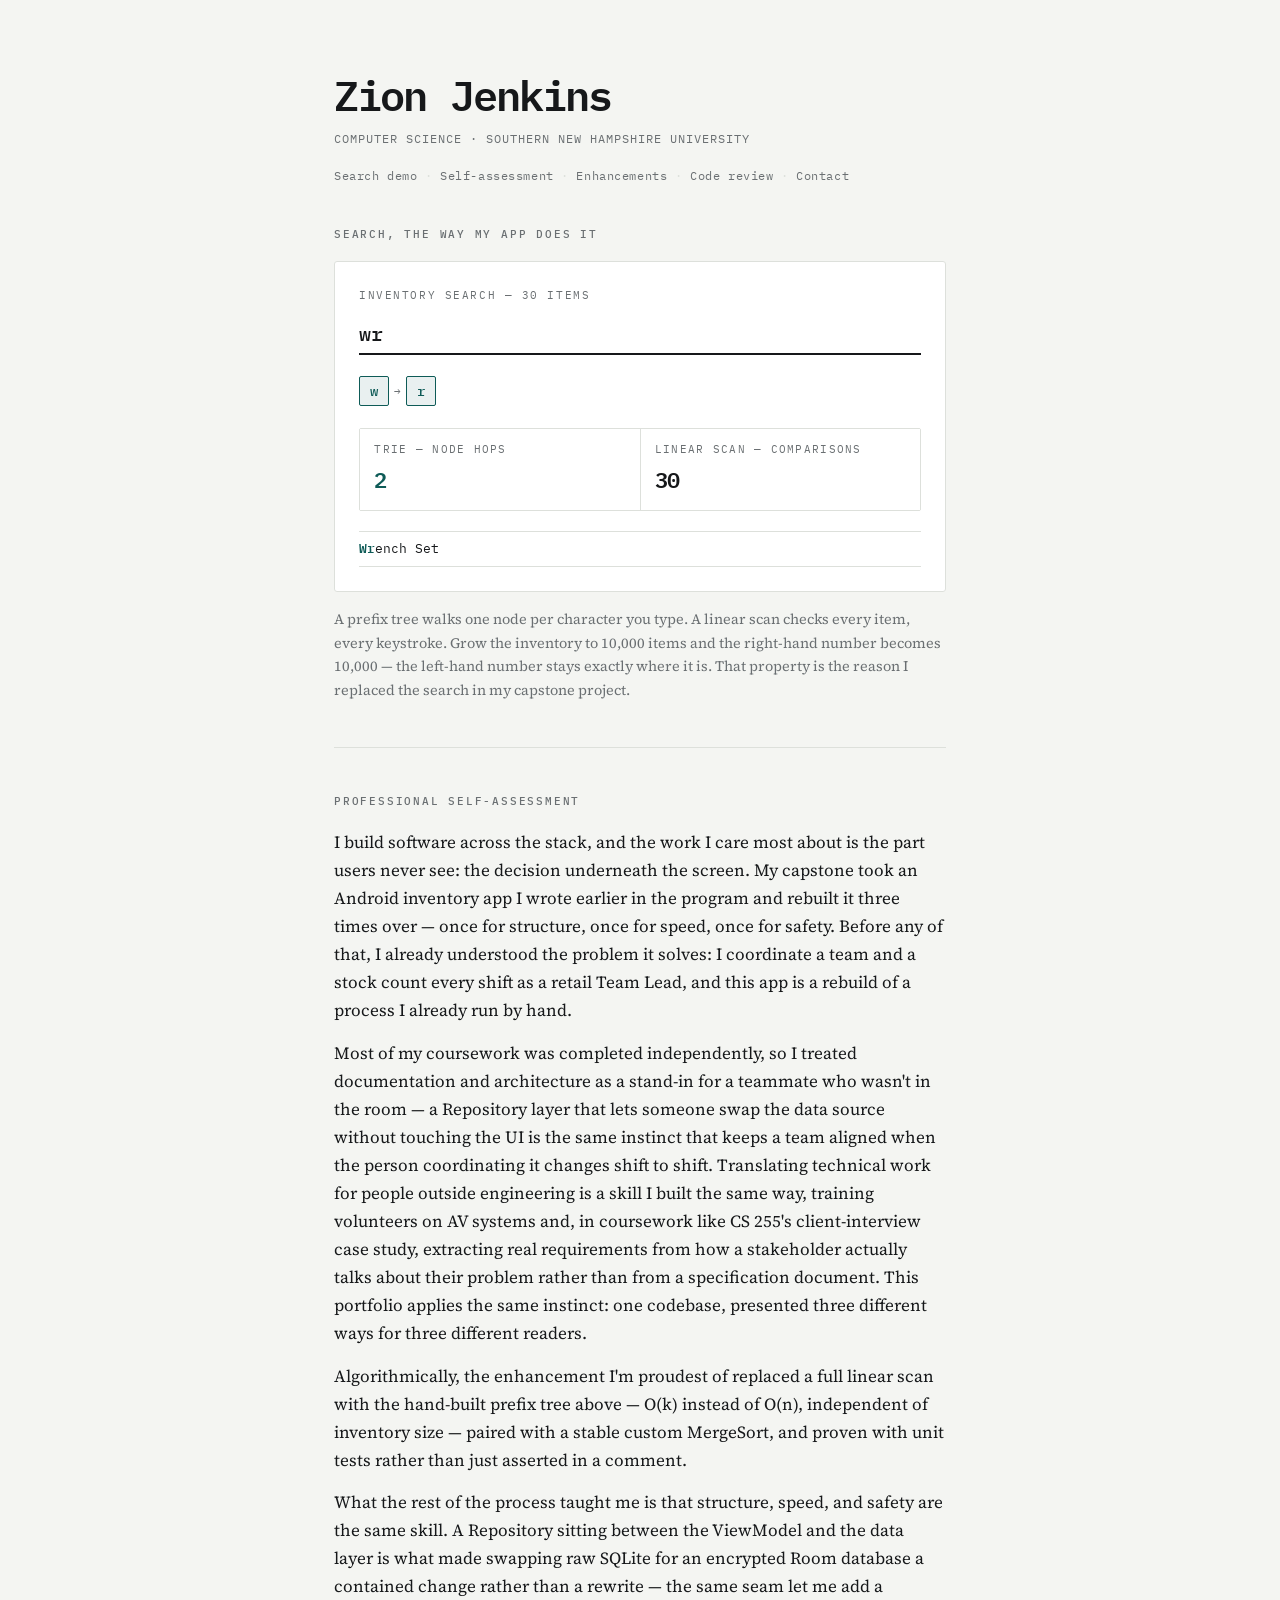
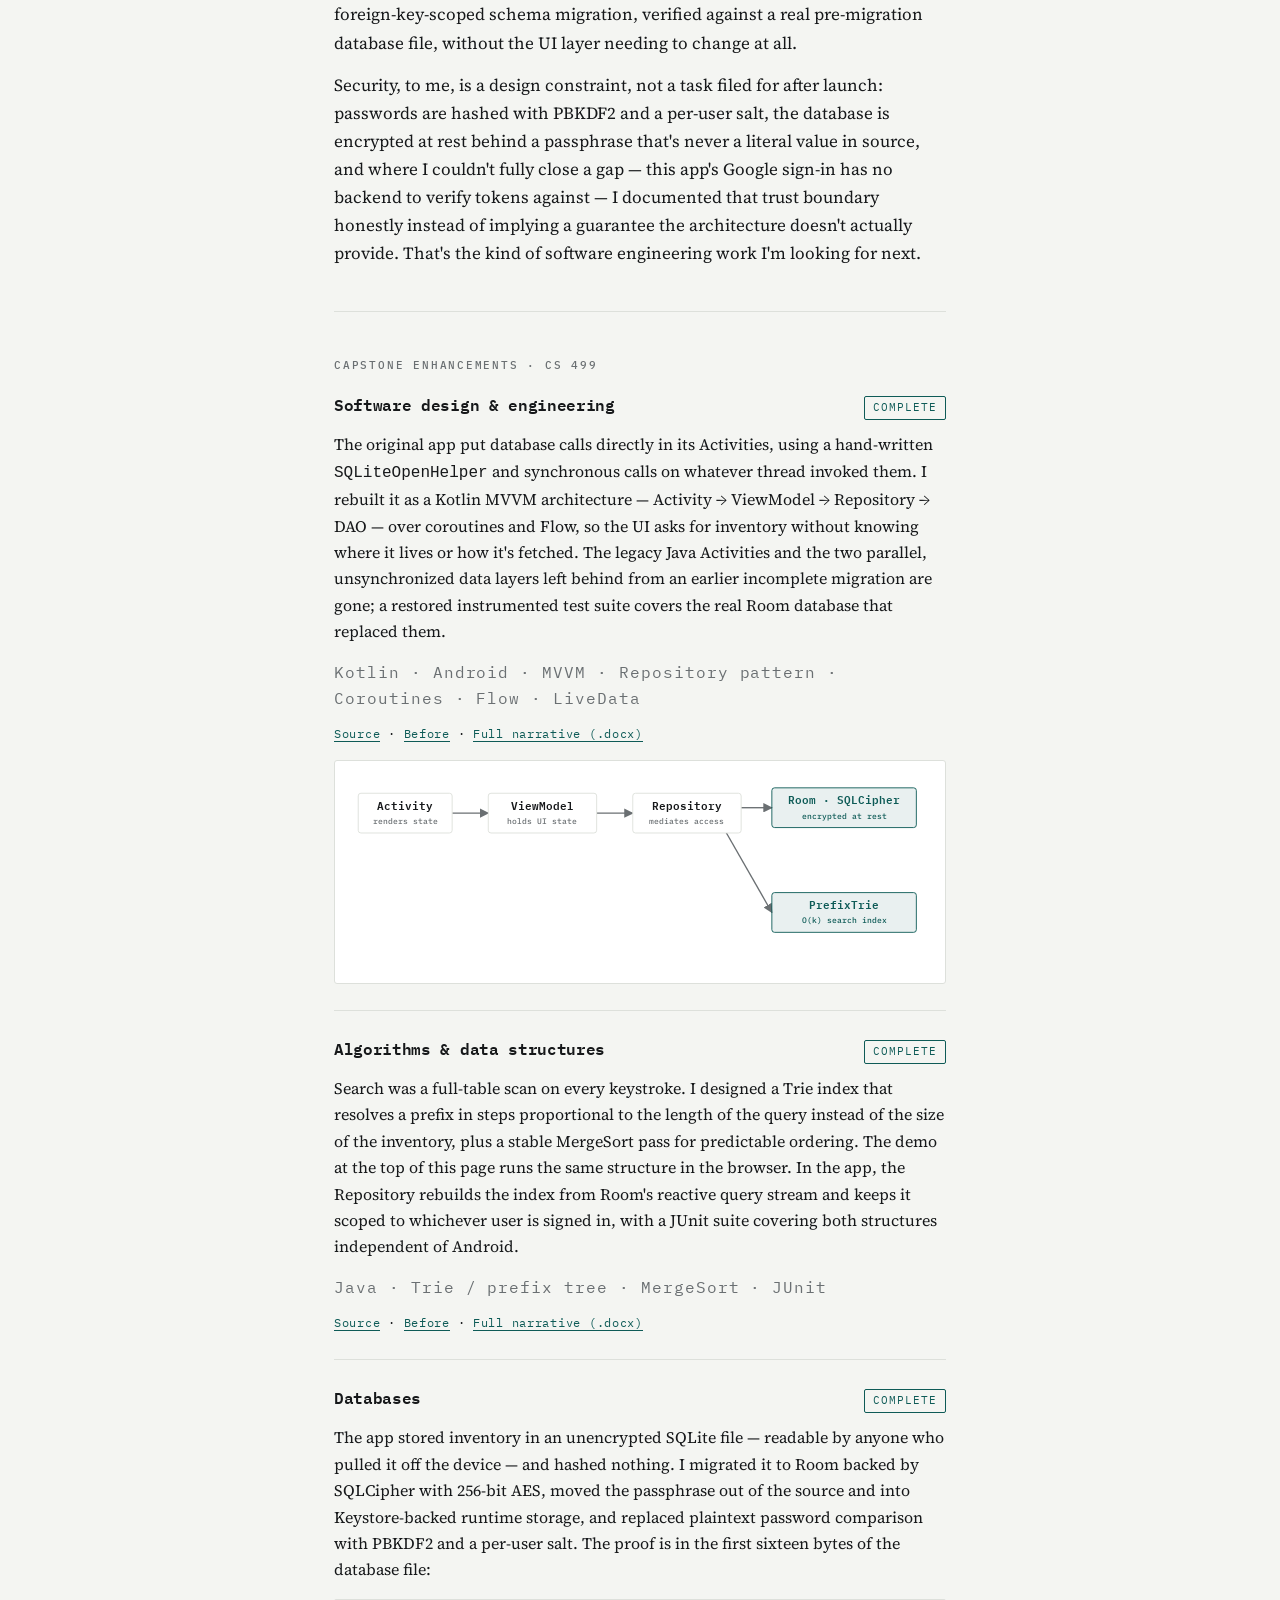
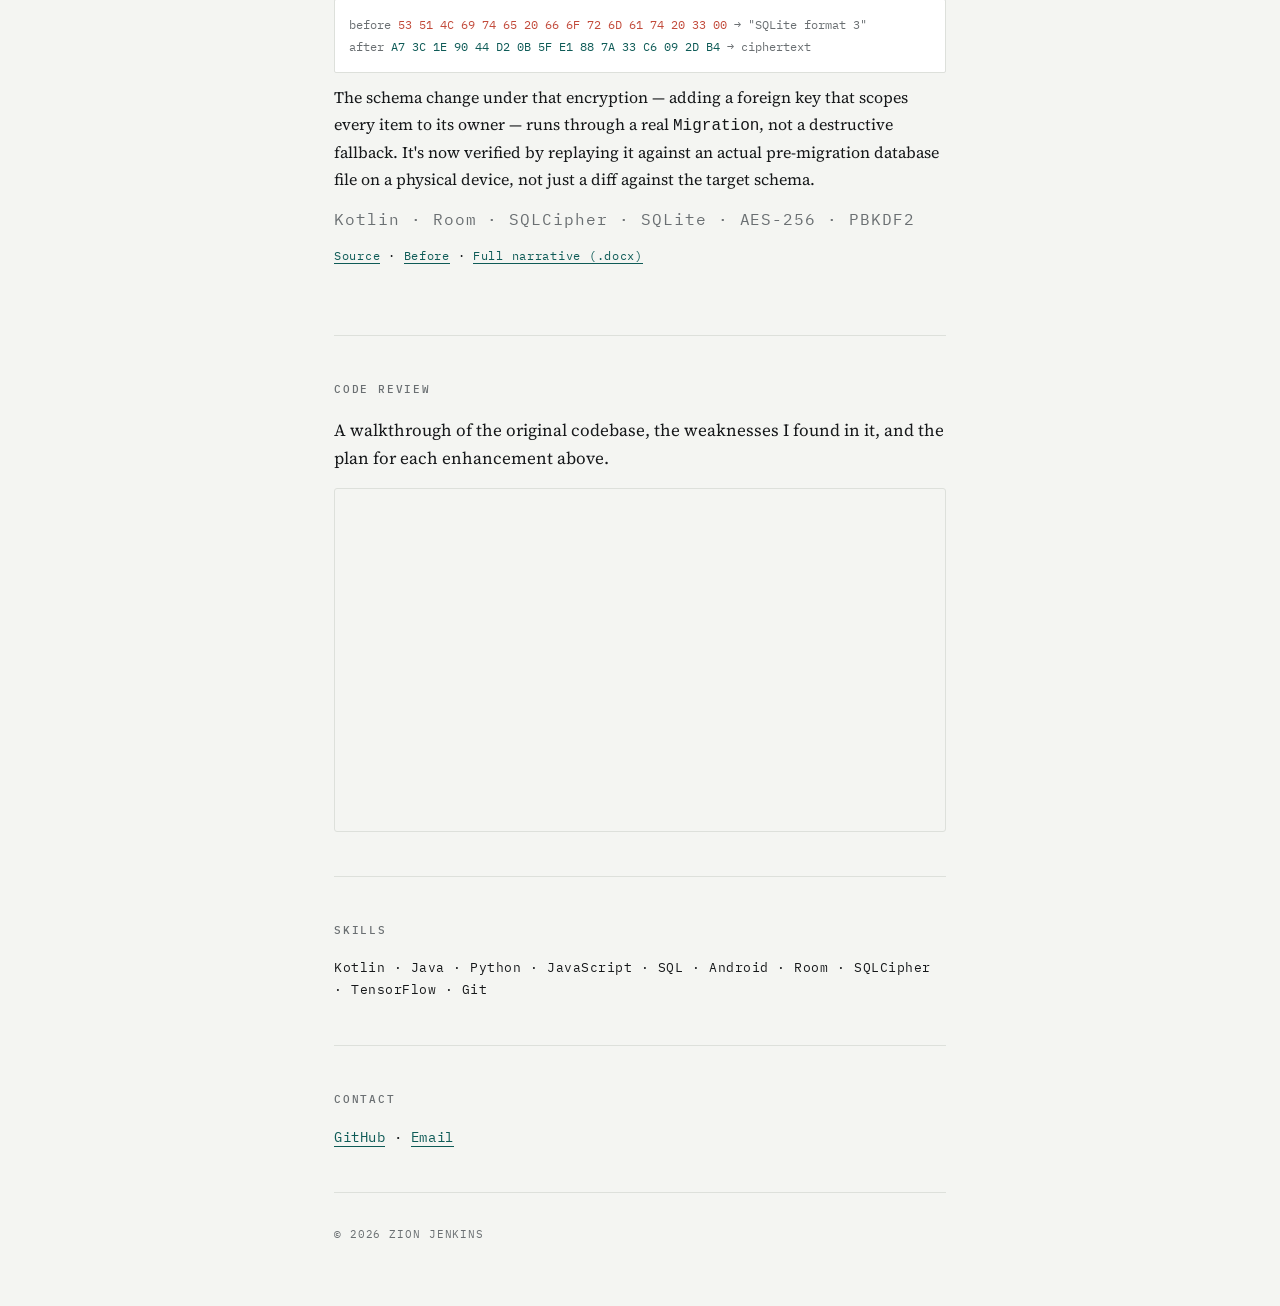
==== index.html @ b18edf11 "Embed code review video, link full narratives, fix missing Databases Before link" ====
<!DOCTYPE html>
<html lang="en">
<head>
<meta charset="UTF-8">
<meta name="viewport" content="width=device-width, initial-scale=1.0">
<title>Zion Jenkins — Computer Science ePortfolio</title>
<meta name="description" content="CS 499 capstone ePortfolio: an Android inventory app enhanced across software design, algorithms, and database security.">

<link rel="preconnect" href="https://fonts.googleapis.com">
<link rel="preconnect" href="https://fonts.gstatic.com" crossorigin>
<link href="https://fonts.googleapis.com/css2?family=IBM+Plex+Mono:wght@400;500;600&family=Source+Serif+4:opsz,wght@8..60,400;8..60,600&display=swap" rel="stylesheet">

<style>

:root {
  --paper:       #F4F5F2;
  --raised:      #FFFFFF;
  --ink:         #16181A;
  --muted:       #6A6F72;
  --rule:        #DDE0DB;
  --accent:      #0E5B57;
  --accent-soft: rgba(14, 91, 87, 0.09);

  --mono: 'IBM Plex Mono', ui-monospace, 'Courier New', monospace;
  --body: 'Source Serif 4', Georgia, 'Times New Roman', serif;

  --measure: 660px;
}

* { margin: 0; padding: 0; box-sizing: border-box; }

body {
  font-family: var(--body);
  font-size: 1.0625rem;
  line-height: 1.65;
  color: var(--ink);
  background: var(--paper);
  -webkit-font-smoothing: antialiased;
}

.wrap {
  max-width: var(--measure);
  margin: 0 auto;
  padding: 0 1.5rem;
}

a { color: var(--accent); }

:focus-visible {
  outline: 2px solid var(--accent);
  outline-offset: 3px;
}

/* ---------- Page-load sequence ---------- */
@keyframes rise {
  from { opacity: 0; transform: translateY(12px); }
  to   { opacity: 1; transform: translateY(0); }
}
.seq { animation: rise 0.55s ease both; }
.seq-1 { animation-delay: 0.00s; }
.seq-2 { animation-delay: 0.12s; }
.seq-3 { animation-delay: 0.24s; }

@media (prefers-reduced-motion: reduce) {
  *, *::before, *::after {
    animation: none !important;
    transition: none !important;
  }
}

/* ---------- Masthead ---------- */
.masthead {
  padding: 4.5rem 0 2.5rem;
}

.name {
  font-family: var(--mono);
  font-weight: 600;
  font-size: clamp(1.75rem, 6vw, 2.6rem);
  letter-spacing: -0.045em;
  line-height: 1.1;
}

.standfirst {
  font-family: var(--mono);
  font-size: 0.78rem;
  letter-spacing: 0.08em;
  color: var(--muted);
  margin-top: 0.65rem;
}

.jumprow {
  font-family: var(--mono);
  font-size: 0.72rem;
  letter-spacing: 0.05em;
  color: var(--rule);
  margin-top: 1.1rem;
}
.jumprow a { color: var(--muted); text-decoration: none; }
.jumprow a:hover { color: var(--accent); }

/* ---------- Section scaffolding ---------- */
.band {
  border-top: 1px solid var(--rule);
  padding: 2.75rem 0;
}

.eyebrow {
  display: block;
  font-family: var(--mono);
  font-size: 0.7rem;
  font-weight: 500;
  letter-spacing: 0.16em;
  text-transform: uppercase;
  color: var(--muted);
  margin-bottom: 1.1rem;
}

.band p + p { margin-top: 0.9rem; }

/*
   SIGNATURE: live Trie search
 */
.trie {
  background: var(--raised);
  border: 1px solid var(--rule);
  border-radius: 3px;
  padding: 1.5rem;
}

.trie-label {
  display: block;
  font-family: var(--mono);
  font-size: 0.7rem;
  letter-spacing: 0.14em;
  text-transform: uppercase;
  color: var(--muted);
  margin-bottom: 0.6rem;
}

.trie-input {
  width: 100%;
  font-family: var(--mono);
  font-size: 1.25rem;
  font-weight: 500;
  letter-spacing: -0.02em;
  color: var(--ink);
  background: transparent;
  border: none;
  border-bottom: 2px solid var(--ink);
  padding: 0.35rem 0;
}
.trie-input::placeholder { color: #B9BEC0; }
.trie-input:focus { outline: none; border-bottom-color: var(--accent); }

/* The walk: one node per character typed */
.walk {
  display: flex;
  flex-wrap: wrap;
  align-items: center;
  gap: 0.3rem;
  margin-top: 1.25rem;
  min-height: 2.1rem;
}

@keyframes pop {
  from { opacity: 0; transform: scale(0.82); }
  to   { opacity: 1; transform: scale(1); }
}

.node {
  font-family: var(--mono);
  font-size: 0.85rem;
  font-weight: 500;
  width: 1.9rem;
  height: 1.9rem;
  display: grid;
  place-items: center;
  border: 1px solid var(--accent);
  color: var(--accent);
  background: var(--accent-soft);
  border-radius: 2px;
  animation: pop 0.18s ease both;
}
.node.dead {
  border-color: #C24A3A;
  color: #C24A3A;
  background: rgba(194, 74, 58, 0.08);
}
.arrow { color: var(--muted); font-family: var(--mono); font-size: 0.7rem; }

.walk-hint {
  font-family: var(--mono);
  font-size: 0.75rem;
  color: var(--muted);
}

/* The cost comparison — the actual argument the demo makes */
.cost {
  display: grid;
  grid-template-columns: 1fr 1fr;
  gap: 1px;
  background: var(--rule);
  border: 1px solid var(--rule);
  border-radius: 2px;
  margin-top: 1.25rem;
}
.cost div {
  background: var(--raised);
  padding: 0.75rem 0.9rem;
}
.cost dt {
  font-family: var(--mono);
  font-size: 0.66rem;
  letter-spacing: 0.12em;
  text-transform: uppercase;
  color: var(--muted);
}
.cost dd {
  font-family: var(--mono);
  font-size: 1.35rem;
  font-weight: 600;
  letter-spacing: -0.03em;
  margin-top: 0.2rem;
}
.cost .win dd { color: var(--accent); }

.hits {
  list-style: none;
  margin-top: 1.25rem;
  border-top: 1px solid var(--rule);
}
.hits li {
  font-family: var(--mono);
  font-size: 0.82rem;
  padding: 0.4rem 0;
  border-bottom: 1px solid var(--rule);
}
.hits li b { color: var(--accent); font-weight: 600; }
.hits li.empty { color: var(--muted); border-bottom: none; }

.caption {
  font-size: 0.9rem;
  color: var(--muted);
  margin-top: 1rem;
}

/* ---------- Enhancement entries ---------- */
.entry {
  padding: 1.6rem 0;
  border-top: 1px solid var(--rule);
}
.entry:first-of-type { border-top: none; padding-top: 0; }

.entry-head {
  display: flex;
  flex-wrap: wrap;
  align-items: baseline;
  justify-content: space-between;
  gap: 0.5rem;
}

.entry-title {
  font-family: var(--mono);
  font-size: 1rem;
  font-weight: 600;
  letter-spacing: -0.02em;
}

/* Status is honest reporting, so it gets its own vocabulary */
.status {
  font-family: var(--mono);
  font-size: 0.66rem;
  letter-spacing: 0.1em;
  text-transform: uppercase;
  padding: 0.15rem 0.5rem;
  border: 1px solid var(--rule);
  border-radius: 2px;
  color: var(--muted);
  white-space: nowrap;
}
.status.done { color: var(--accent); border-color: var(--accent); }

.entry p { margin-top: 0.7rem; font-size: 1rem; }

.stack {
  font-family: var(--mono);
  font-size: 0.72rem;
  letter-spacing: 0.06em;
  color: var(--muted);
  margin-top: 0.8rem;
}

.entry-links {
  font-family: var(--mono);
  font-size: 0.75rem;
  letter-spacing: 0.06em;
  margin-top: 0.8rem;
}
.entry-links a { text-decoration: none; border-bottom: 1px solid var(--accent); }
.entry-links a:hover { background: var(--accent-soft); }

/* Encrypted-bytes proof inside the database entry */
.bytes {
  font-family: var(--mono);
  font-size: 0.72rem;
  line-height: 1.9;
  background: var(--raised);
  border: 1px solid var(--rule);
  border-radius: 2px;
  padding: 0.9rem;
  margin-top: 1rem;
  overflow-x: auto;
  white-space: nowrap;
}
.bytes span { color: var(--muted); }
.bytes .plain { color: #C24A3A; }
.bytes .cipher { color: var(--accent); }

/* ---------- Architecture diagram ---------- */
.diagram {
  background: var(--raised);
  border: 1px solid var(--rule);
  border-radius: 3px;
  padding: 1rem;
  margin-top: 1rem;
}
.diagram svg { display: block; width: 100%; height: auto; }

/* ---------- Media slots ---------- */
.slot {
  aspect-ratio: 16 / 9;
  display: grid;
  place-items: center;
  font-family: var(--mono);
  font-size: 0.75rem;
  color: var(--muted);
  background: var(--raised);
  border: 1px dashed var(--rule);
  border-radius: 3px;
  margin-top: 1rem;
}

.video {
  display: block;
  width: 100%;
  aspect-ratio: 16 / 9;
  border: 1px solid var(--rule);
  border-radius: 3px;
  margin-top: 1rem;
}

/* ---------- Skills ---------- */
.skills {
  font-family: var(--mono);
  font-size: 0.82rem;
  letter-spacing: 0.04em;
  color: var(--ink);
}

/* ---------- Contact / footer ---------- */
.contact-links {
  font-family: var(--mono);
  font-size: 0.85rem;
  letter-spacing: 0.04em;
}
.contact-links a { text-decoration: none; border-bottom: 1px solid var(--accent); }

.colophon {
  border-top: 1px solid var(--rule);
  padding: 2rem 0 4rem;
  font-family: var(--mono);
  font-size: 0.7rem;
  letter-spacing: 0.08em;
  color: var(--muted);
}

@media (max-width: 520px) {
  .cost { grid-template-columns: 1fr; }
  .trie { padding: 1.1rem; }
}
</style>
</head>
<body>

<div class="wrap">

  <!-- ============ MASTHEAD ============ -->
  <header class="masthead seq seq-1">
    <h1 class="name">Zion Jenkins</h1>
    <p class="standfirst">COMPUTER SCIENCE · SOUTHERN NEW HAMPSHIRE UNIVERSITY</p>
    <nav class="jumprow" aria-label="Section navigation">
      <a href="#search-demo">Search demo</a> ·
      <a href="#self-assessment">Self-assessment</a> ·
      <a href="#enhancements">Enhancements</a> ·
      <a href="#code-review">Code review</a> ·
      <a href="#contact">Contact</a>
    </nav>
  </header>

  <!-- ============ SIGNATURE: TRIE DEMO ============ -->
  <section id="search-demo" class="band seq seq-2" style="border-top:none; padding-top:0;">
    <span class="eyebrow">Search, the way my app does it</span>

    <div class="trie">
      <label class="trie-label" for="q">Inventory search — 30 items</label>
      <input class="trie-input" id="q" type="text" placeholder="type a prefix…"
             autocomplete="off" spellcheck="false" value="wr">

      <!-- The tree walk, drawn as you type -->
      <div class="walk" id="walk" aria-hidden="true"></div>

      <!-- The comparison this whole demo exists to make -->
      <dl class="cost">
        <div class="win">
          <dt>Trie — node hops</dt>
          <dd id="trieCost">2</dd>
        </div>
        <div>
          <dt>Linear scan — comparisons</dt>
          <dd id="scanCost">30</dd>
        </div>
      </dl>

      <ul class="hits" id="hits" aria-live="polite"></ul>
    </div>

    <p class="caption">
      A prefix tree walks one node per character you type. A linear scan
      checks every item, every keystroke. Grow the inventory to 10,000 items
      and the right-hand number becomes 10,000 — the left-hand number stays
      exactly where it is. That property is the reason I replaced the search
      in my capstone project.
    </p>
  </section>

  <!-- ============ SELF-ASSESSMENT ============ -->
  <section id="self-assessment" class="band seq seq-3">
    <span class="eyebrow">Professional self-assessment</span>
    <p>
      I build software across the stack, and the work I care most about is the
      part users never see: the decision underneath the screen. My capstone took
      an Android inventory app I wrote earlier in the program and rebuilt it
      three times over — once for structure, once for speed, once for safety.
      Before any of that, I already understood the problem it solves: I
      coordinate a team and a stock count every shift as a retail Team Lead, and
      this app is a rebuild of a process I already run by hand.
    </p>
    <p>
      Most of my coursework was completed independently, so I treated
      documentation and architecture as a stand-in for a teammate who wasn't in
      the room — a Repository layer that lets someone swap the data source
      without touching the UI is the same instinct that keeps a team aligned
      when the person coordinating it changes shift to shift. Translating
      technical work for people outside engineering is a skill I built the same
      way, training volunteers on AV systems and, in coursework like CS 255's
      client-interview case study, extracting real requirements from how a
      stakeholder actually talks about their problem rather than from a
      specification document. This portfolio applies the same instinct: one
      codebase, presented three different ways for three different readers.
    </p>
    <p>
      Algorithmically, the enhancement I'm proudest of replaced a full linear
      scan with the hand-built prefix tree above — O(k) instead of O(n),
      independent of inventory size — paired with a stable custom MergeSort, and
      proven with unit tests rather than just asserted in a comment.
    </p>
    <p>
      What the rest of the process taught me is that structure, speed, and
      safety are the same skill. A Repository sitting between the ViewModel and
      the data layer is what made swapping raw SQLite for an encrypted Room
      database a contained change rather than a rewrite — the same seam let me
      add a foreign-key-scoped schema migration, verified against a real
      pre-migration database file, without the UI layer needing to change at
      all.
    </p>
    <p>
      Security, to me, is a design constraint, not a task filed for after
      launch: passwords are hashed with PBKDF2 and a per-user salt, the database
      is encrypted at rest behind a passphrase that's never a literal value in
      source, and where I couldn't fully close a gap — this app's Google
      sign-in has no backend to verify tokens against — I documented that trust
      boundary honestly instead of implying a guarantee the architecture doesn't
      actually provide. That's the kind of software engineering work I'm looking
      for next.
    </p>
  </section>

  <!-- ============ ENHANCEMENTS ============
       Three parallel categories, not a sequence — so no 01/02/03.
       Each entry: what it was, what I did, what it cost, where the code is.
  -->
  <section id="enhancements" class="band">
    <span class="eyebrow">Capstone enhancements · CS 499</span>

    <article class="entry">
      <div class="entry-head">
        <h2 class="entry-title">Software design &amp; engineering</h2>
        <span class="status done">Complete</span>
      </div>
      <p>
        The original app put database calls directly in its Activities, using a
        hand-written <code>SQLiteOpenHelper</code> and synchronous calls on
        whatever thread invoked them. I rebuilt it as a Kotlin MVVM
        architecture — Activity → ViewModel → Repository → DAO — over
        coroutines and Flow, so the UI asks for inventory without knowing
        where it lives or how it's fetched. The legacy Java Activities and the
        two parallel, unsynchronized data layers left behind from an earlier
        incomplete migration are gone; a restored instrumented test suite
        covers the real Room database that replaced them.
      </p>
      <p class="stack">Kotlin · Android · MVVM · Repository pattern · Coroutines · Flow · LiveData</p>
      <div class="entry-links">
        <a href="https://github.com/72kite/inventory-management-android">Source</a> ·
        <a href="https://github.com/72kite/inventory-management-android/tree/ce25ac8">Before</a> ·
        <a href="narratives/Milestone_Two_Narrative_Software_Design_and_Engineering.docx">Full narrative (.docx)</a>
      </div>
      <div class="diagram" role="img" aria-label="Architecture diagram: Activity calls ViewModel, ViewModel calls Repository, Repository fans out to Room database with SQLCipher and to the PrefixTrie search index">
        <svg viewBox="0 0 640 210" xmlns="http://www.w3.org/2000/svg" width="100%" height="100%" preserveAspectRatio="xMidYMid meet">
          <defs>
            <marker id="arrow" viewBox="0 0 10 10" refX="9" refY="5" markerWidth="7" markerHeight="7" orient="auto-start-reverse">
              <path d="M0,0 L10,5 L0,10 z" fill="var(--muted)"></path>
            </marker>
          </defs>

          <!-- flow: Activity -> ViewModel -> Repository -> { Room+SQLCipher, PrefixTrie } -->
          <line x1="112" y1="40" x2="152" y2="40" stroke="var(--muted)" stroke-width="1.5" marker-end="url(#arrow)"></line>
          <line x1="272" y1="40" x2="312" y2="40" stroke="var(--muted)" stroke-width="1.5" marker-end="url(#arrow)"></line>
          <line x1="432" y1="34" x2="466" y2="34" stroke="var(--muted)" stroke-width="1.5" marker-end="url(#arrow)"></line>
          <line x1="410" y1="52" x2="466" y2="150" stroke="var(--muted)" stroke-width="1.5" marker-end="url(#arrow)"></line>

          <g font-family="var(--mono)" font-size="12" font-weight="600">
            <rect x="8" y="18" width="104" height="44" rx="3" fill="var(--raised)" stroke="var(--rule)"></rect>
            <text x="60" y="36" text-anchor="middle" fill="var(--ink)">Activity</text>
            <text x="60" y="52" text-anchor="middle" fill="var(--muted)" font-size="9" font-weight="500">renders state</text>

            <rect x="152" y="18" width="120" height="44" rx="3" fill="var(--raised)" stroke="var(--rule)"></rect>
            <text x="212" y="36" text-anchor="middle" fill="var(--ink)">ViewModel</text>
            <text x="212" y="52" text-anchor="middle" fill="var(--muted)" font-size="9" font-weight="500">holds UI state</text>

            <rect x="312" y="18" width="120" height="44" rx="3" fill="var(--raised)" stroke="var(--rule)"></rect>
            <text x="372" y="36" text-anchor="middle" fill="var(--ink)">Repository</text>
            <text x="372" y="52" text-anchor="middle" fill="var(--muted)" font-size="9" font-weight="500">mediates access</text>

            <rect x="466" y="12" width="160" height="44" rx="3" fill="var(--accent-soft)" stroke="var(--accent)"></rect>
            <text x="546" y="30" text-anchor="middle" fill="var(--accent)">Room · SQLCipher</text>
            <text x="546" y="46" text-anchor="middle" fill="var(--accent)" font-size="9" font-weight="500">encrypted at rest</text>

            <rect x="466" y="128" width="160" height="44" rx="3" fill="var(--accent-soft)" stroke="var(--accent)"></rect>
            <text x="546" y="146" text-anchor="middle" fill="var(--accent)">PrefixTrie</text>
            <text x="546" y="162" text-anchor="middle" fill="var(--accent)" font-size="9" font-weight="500">O(k) search index</text>
          </g>
        </svg>
      </div>
    </article>

    <article class="entry">
      <div class="entry-head">
        <h2 class="entry-title">Algorithms &amp; data structures</h2>
        <span class="status done">Complete</span>
      </div>
      <p>
        Search was a full-table scan on every keystroke. I designed a Trie
        index that resolves a prefix in steps proportional to the length of
        the query instead of the size of the inventory, plus a stable
        MergeSort pass for predictable ordering. The demo at the top of this
        page runs the same structure in the browser. In the app, the
        Repository rebuilds the index from Room's reactive query stream and
        keeps it scoped to whichever user is signed in, with a JUnit suite
        covering both structures independent of Android.
      </p>
      <p class="stack">Java · Trie / prefix tree · MergeSort · JUnit</p>
      <div class="entry-links">
        <a href="https://github.com/72kite/inventory-management-android">Source</a> ·
        <a href="https://github.com/72kite/inventory-management-android/tree/ce25ac8">Before</a> ·
        <a href="narratives/Milestone_Three_Narrative_Algorithms_and_Data_Structures.docx">Full narrative (.docx)</a>
      </div>
    </article>

    <article class="entry">
      <div class="entry-head">
        <h2 class="entry-title">Databases</h2>
        <span class="status done">Complete</span>
      </div>
      <p>
        The app stored inventory in an unencrypted SQLite file — readable by
        anyone who pulled it off the device — and hashed nothing. I migrated
        it to Room backed by SQLCipher with 256-bit AES, moved the passphrase
        out of the source and into Keystore-backed runtime storage, and
        replaced plaintext password comparison with PBKDF2 and a per-user
        salt. The proof is in the first sixteen bytes of the database file:
      </p>
      <div class="bytes">
<span>before</span>  <span class="plain">53 51 4C 69 74 65 20 66 6F 72 6D 61 74 20 33 00</span>  <span>→ "SQLite format 3"</span><br>
<span>after </span>  <span class="cipher">A7 3C 1E 90 44 D2 0B 5F E1 88 7A 33 C6 09 2D B4</span>  <span>→ ciphertext</span>
      </div>
      <p>
        The schema change under that encryption — adding a foreign key that
        scopes every item to its owner — runs through a real
        <code>Migration</code>, not a destructive fallback. It's now verified
        by replaying it against an actual pre-migration database file on a
        physical device, not just a diff against the target schema.
      </p>
      <p class="stack">Kotlin · Room · SQLCipher · SQLite · AES-256 · PBKDF2</p>
      <div class="entry-links">
        <a href="https://github.com/72kite/inventory-management-android">Source</a> ·
        <a href="https://github.com/72kite/inventory-management-android/tree/ce25ac8">Before</a> ·
        <a href="narratives/Milestone_Four_Narrative_Databases.docx">Full narrative (.docx)</a>
      </div>
    </article>
  </section>

  <!-- ============ CODE REVIEW ============ -->
  <section id="code-review" class="band">
    <span class="eyebrow">Code review</span>
    <p>
      A walkthrough of the original codebase, the weaknesses I found in it, and
      the plan for each enhancement above.
    </p>
    <iframe class="video" src="https://www.youtube.com/embed/eIYhXsx7DSY"
            title="Code review" allowfullscreen loading="lazy"></iframe>
  </section>

  <!-- ============ SKILLS ============ -->
  <section class="band">
    <span class="eyebrow">Skills</span>
    <p class="skills">
      Kotlin · Java · Python · JavaScript · SQL · Android · Room · SQLCipher ·
      TensorFlow · Git
    </p>
  </section>

  <!-- ============ CONTACT ============ -->
  <section id="contact" class="band">
    <span class="eyebrow">Contact</span>
    <p class="contact-links">
      <a href="https://github.com/72kite">GitHub</a> ·
      <a href="mailto:zionk.dev@proton.me">Email</a>
    </p>
  </section>

  <footer class="colophon">© 2026 ZION JENKINS</footer>

</div>

<script>


const INVENTORY = [
  "Bearing", "Battery Pack", "Bolt", "Bracket",
  "Caliper", "Clamp", "Coupling", "Cable Tie",
  "Dowel", "Drill Bit",
  "Gasket", "Grommet",
  "Hex Key", "Hinge", "Hose Clamp",
  "O-Ring",
  "Pipe Fitting", "Pulley",
  "Rivet", "Router Bit",
  "Sandpaper", "Sealant", "Socket Set", "Spring",
  "Terminal Block", "Thread Lock",
  "Valve",
  "Washer", "Widget", "Wrench Set"
];

// --- Node: one character, its children, and the items ending here ---
function TrieNode() {
  this.children = Object.create(null);
  this.items = [];
}

// --- Build: insert every item under every character of its name ---
const root = new TrieNode();
for (const item of INVENTORY) {
  let node = root;
  for (const ch of item.toLowerCase()) {
    if (!node.children[ch]) node.children[ch] = new TrieNode();
    node = node.children[ch];
    node.items.push(item);          // every node knows its own subtree
  }
}

// --- Walk: follow the prefix, reporting where (if) it breaks ---
function walk(prefix) {
  let node = root;
  const path = [];
  for (const ch of prefix.toLowerCase()) {
    const next = node.children[ch];
    if (!next) {
      path.push({ ch: ch, alive: false });
      return { path: path, items: [] };
    }
    path.push({ ch: ch, alive: true });
    node = next;
  }
  return { path: path, items: node.items };
}

// --- Render ---
const input    = document.getElementById('q');
const walkEl   = document.getElementById('walk');
const hitsEl   = document.getElementById('hits');
const trieCost = document.getElementById('trieCost');
const scanCost = document.getElementById('scanCost');

function render() {
  const prefix = input.value.trim();

  if (!prefix) {
    walkEl.innerHTML = '<span class="walk-hint">start typing to walk the tree</span>';
    hitsEl.innerHTML = '<li class="empty">' + INVENTORY.length + ' items indexed</li>';
    trieCost.textContent = '0';
    scanCost.textContent = '0';
    return;
  }

  const result = walk(prefix);

  // The path: one node per character, red where the tree runs out
  walkEl.innerHTML = result.path.map(function (step, i) {
    const arrow = i ? '<span class="arrow">→</span>' : '';
    const cls   = step.alive ? 'node' : 'node dead';
    return arrow + '<span class="' + cls + '">' + step.ch + '</span>';
  }).join('');

  // Cost: hops equal the characters walked; a scan touches everything
  trieCost.textContent = result.path.length;
  scanCost.textContent = INVENTORY.length;

  // Matches, with the matched prefix marked
  if (result.items.length) {
    hitsEl.innerHTML = result.items.slice(0, 6).map(function (item) {
      return '<li><b>' + item.slice(0, prefix.length) + '</b>' +
             item.slice(prefix.length) + '</li>';
    }).join('') + (result.items.length > 6
      ? '<li class="empty">+ ' + (result.items.length - 6) + ' more</li>' : '');
  } else {
    hitsEl.innerHTML = '<li class="empty">no items start with "' + prefix + '"</li>';
  }
}

input.addEventListener('input', render);
render();
</script>

</body>
</html>
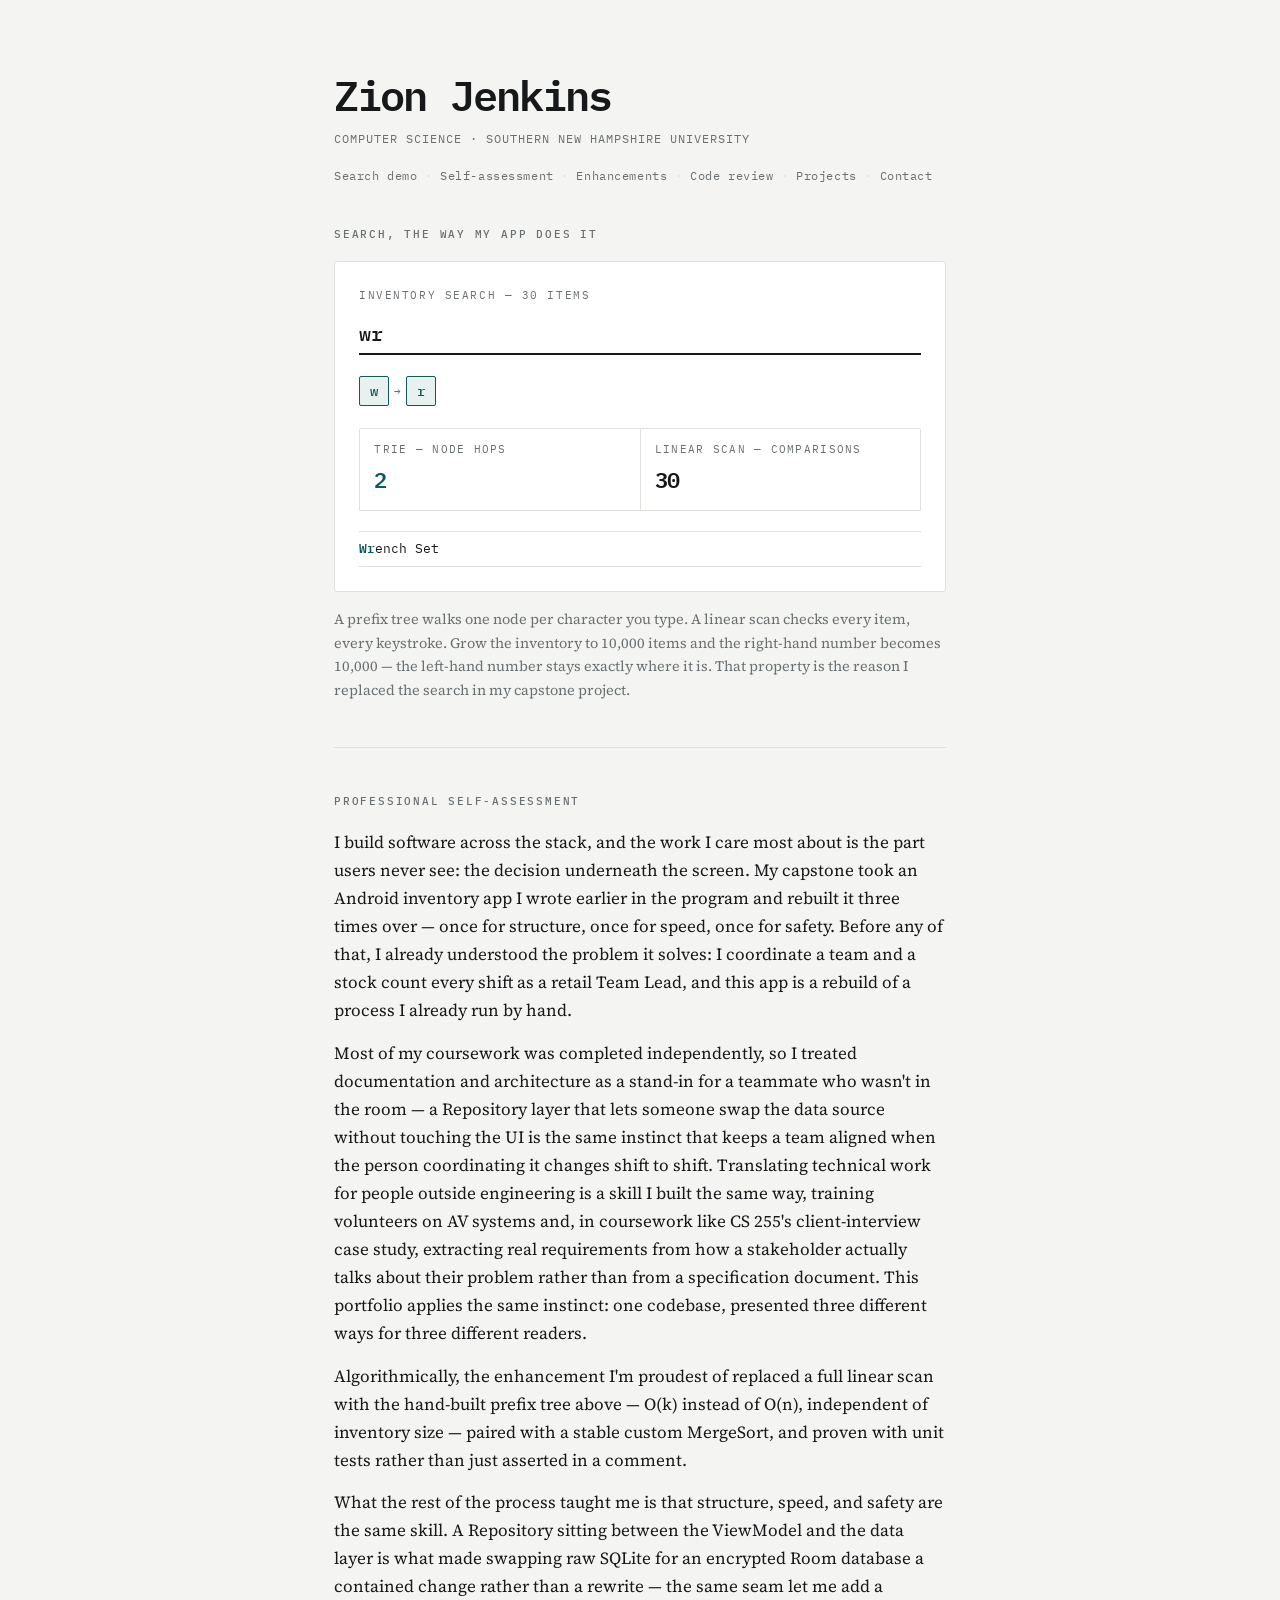
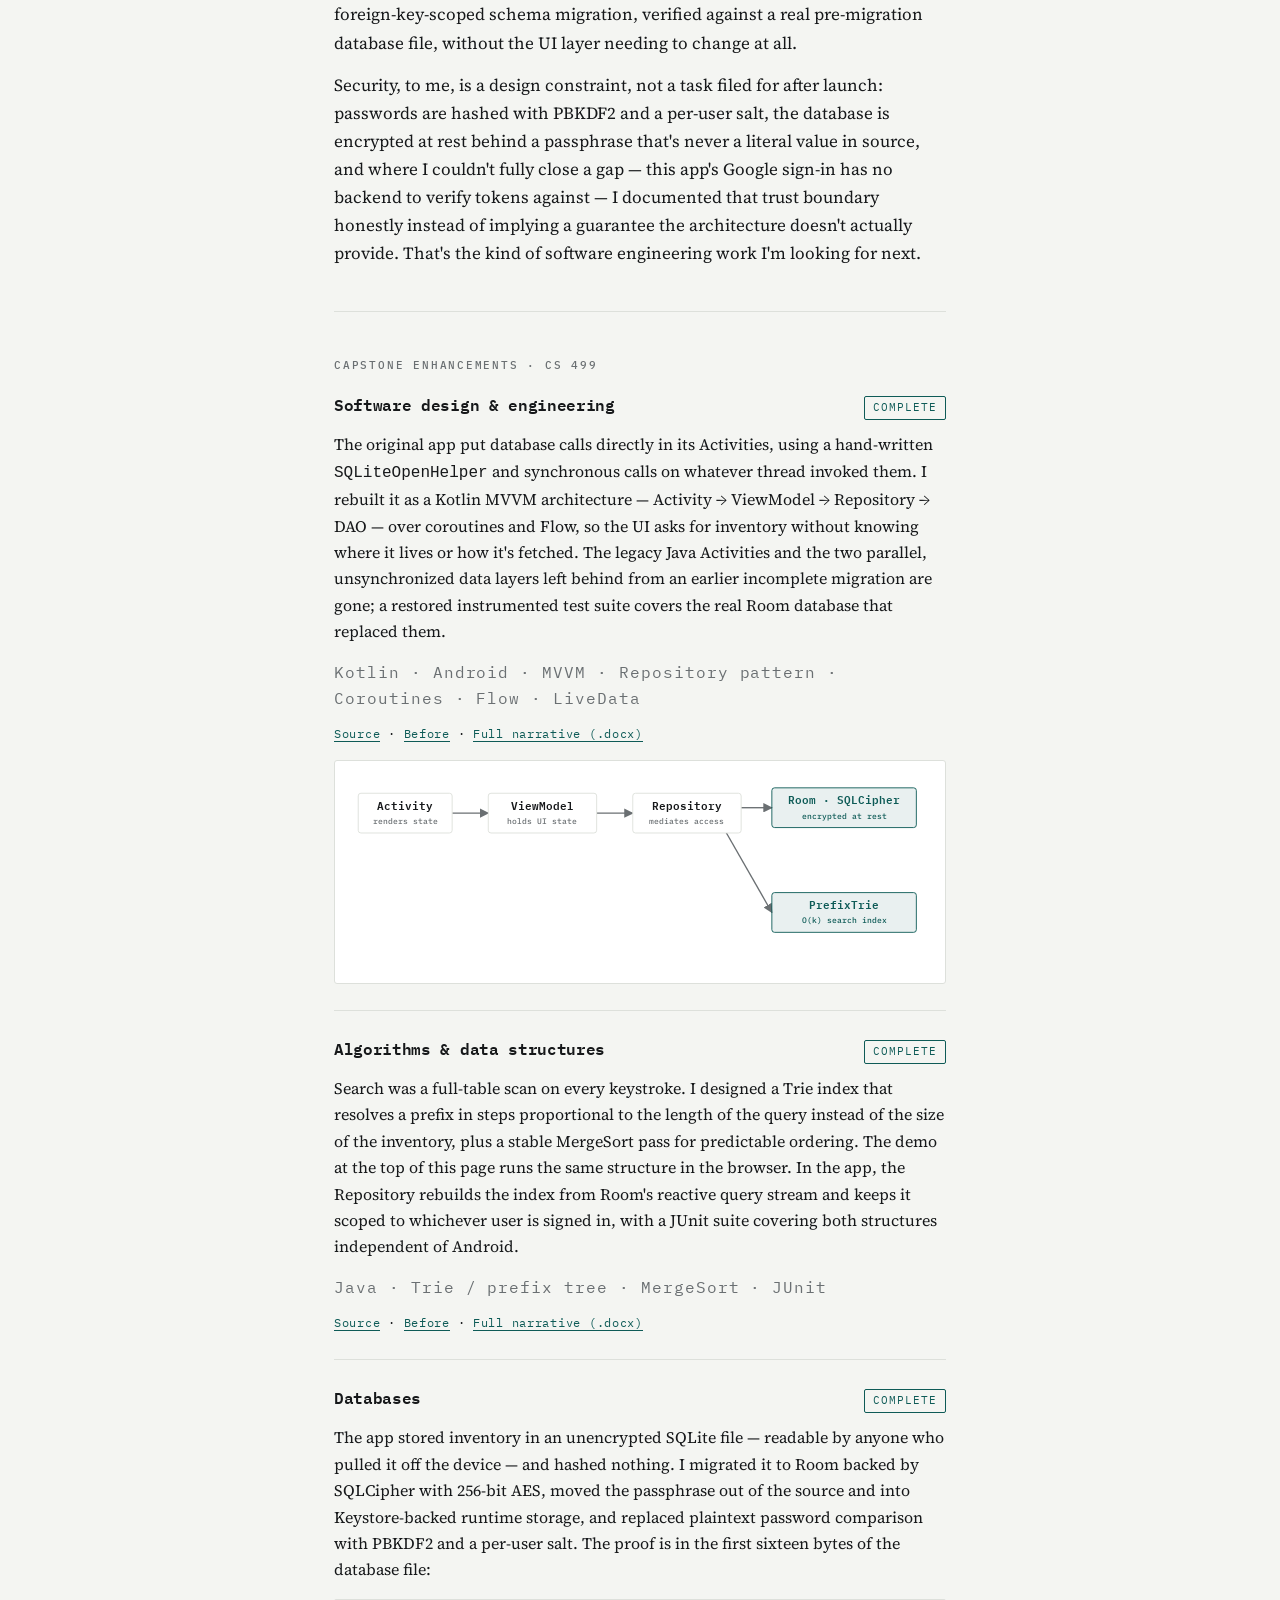
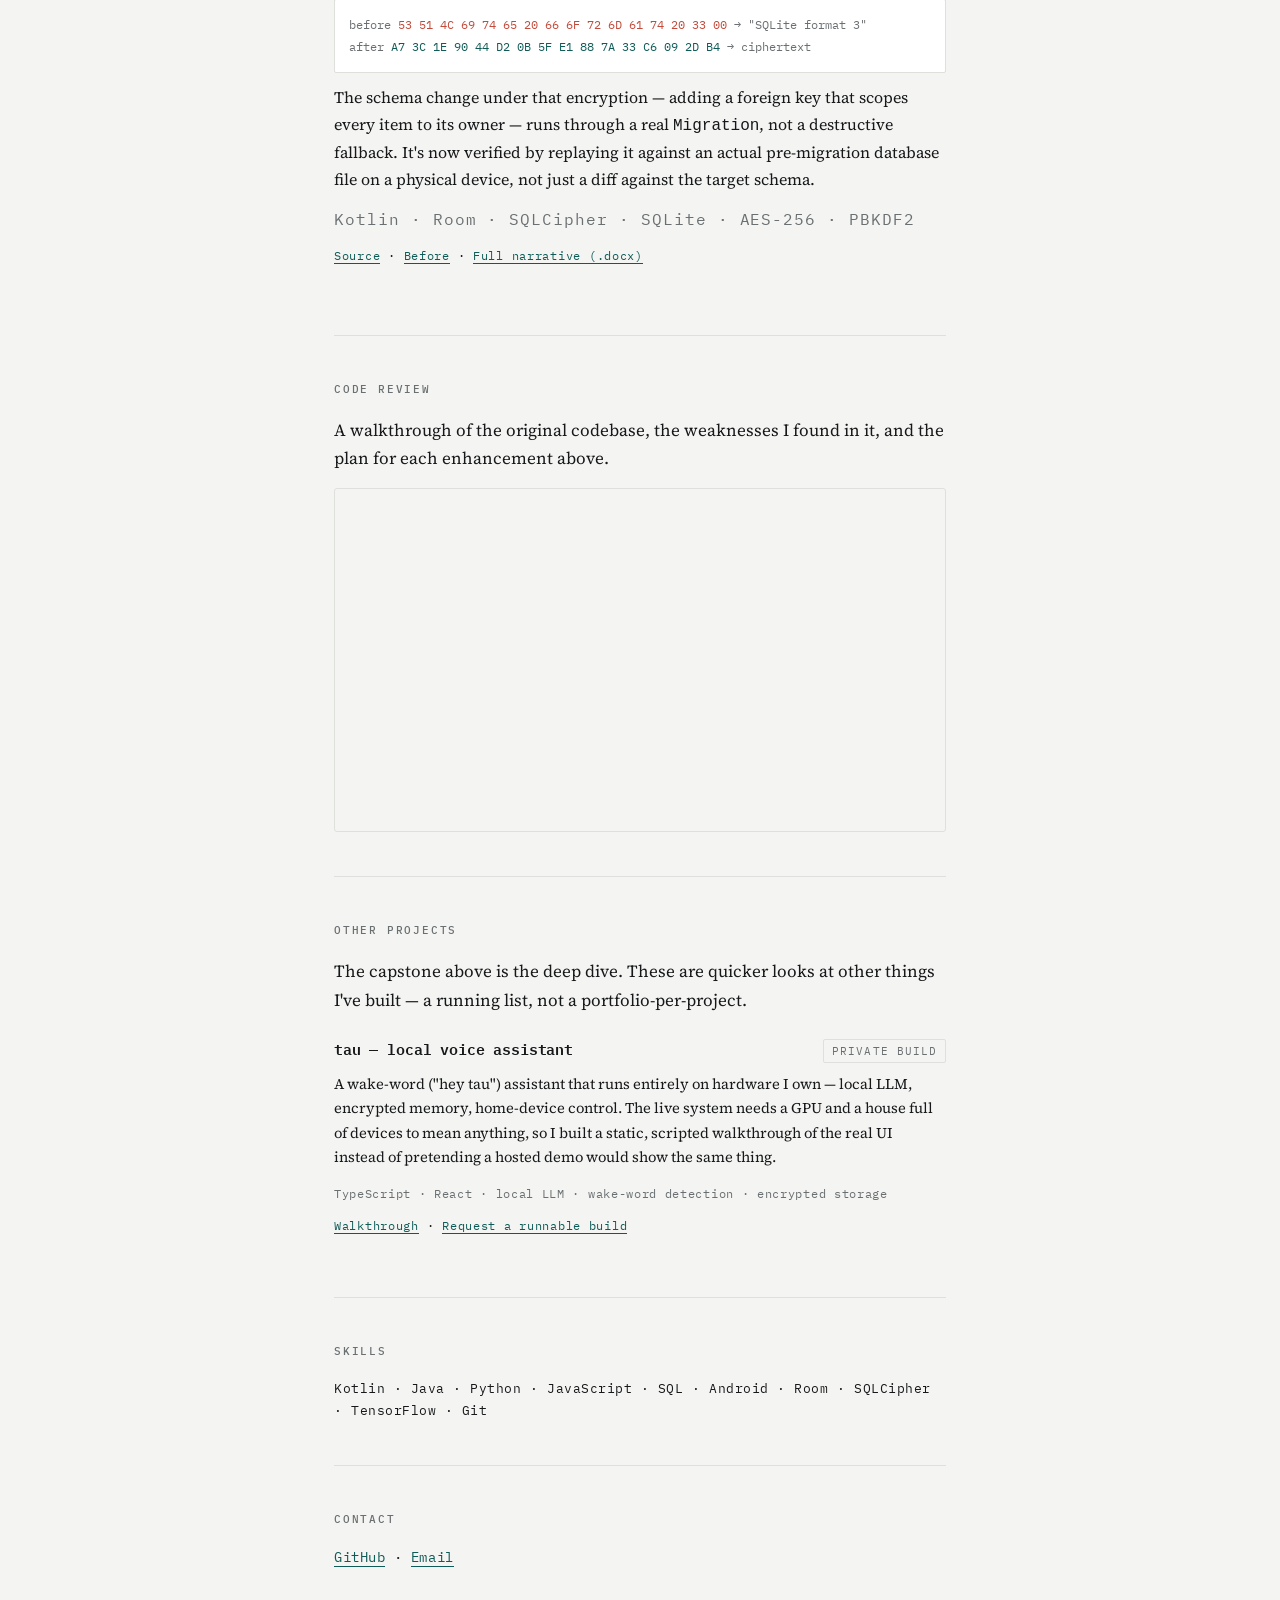
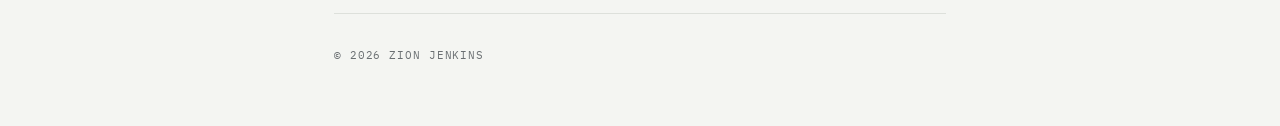
==== commit bd8a24ea: "Add tau walkthrough demo and resume-style Projects section Static, dependency-free recreation of tau" ====
--- a/index.html
+++ b/index.html
@@ -350,6 +350,35 @@
   margin-top: 1rem;
 }
 
+/* ---------- Projects (resume-style, compact) ---------- */
+.projects-list { margin-top: 1.5rem; }
+
+.project-row {
+  padding: 1.1rem 0;
+  border-top: 1px solid var(--rule);
+}
+.project-row:first-of-type { border-top: none; padding-top: 0; }
+
+.project-row-head {
+  display: flex;
+  flex-wrap: wrap;
+  align-items: baseline;
+  justify-content: space-between;
+  gap: 0.5rem;
+}
+
+.project-row-title {
+  font-family: var(--mono);
+  font-size: 0.92rem;
+  font-weight: 600;
+  letter-spacing: -0.01em;
+}
+
+.project-row-desc {
+  margin-top: 0.55rem;
+  font-size: 0.92rem;
+}
+
 /* ---------- Skills ---------- */
 .skills {
   font-family: var(--mono);
@@ -394,6 +423,7 @@
       <a href="#self-assessment">Self-assessment</a> ·
       <a href="#enhancements">Enhancements</a> ·
       <a href="#code-review">Code review</a> ·
+      <a href="#projects">Projects</a> ·
       <a href="#contact">Contact</a>
     </nav>
   </header>
@@ -617,8 +647,42 @@
       A walkthrough of the original codebase, the weaknesses I found in it, and
       the plan for each enhancement above.
     </p>
-    <iframe class="video" src="https://www.youtube.com/embed/eIYhXsx7DSY"
+    <iframe class="video" src="https://www.youtube.com/embed/g9_eI3Yfrw0"
             title="Code review" allowfullscreen loading="lazy"></iframe>
+  </section>
+
+  <!-- ============ PROJECTS ============
+       Resume-style: one compact row per project, not a full narrative.
+       Copy a .project-row article to add the next one — the list stays
+       scannable no matter how many entries it grows to.
+  -->
+  <section id="projects" class="band">
+    <span class="eyebrow">Other projects</span>
+    <p>
+      The capstone above is the deep dive. These are quicker looks at other
+      things I've built — a running list, not a portfolio-per-project.
+    </p>
+
+    <div class="projects-list">
+      <article class="project-row">
+        <div class="project-row-head">
+          <h3 class="project-row-title">tau — local voice assistant</h3>
+          <span class="status">Private build</span>
+        </div>
+        <p class="project-row-desc">
+          A wake-word ("hey tau") assistant that runs entirely on hardware I
+          own — local LLM, encrypted memory, home-device control. The live
+          system needs a GPU and a house full of devices to mean anything, so
+          I built a static, scripted walkthrough of the real UI instead of
+          pretending a hosted demo would show the same thing.
+        </p>
+        <p class="stack">TypeScript · React · local LLM · wake-word detection · encrypted storage</p>
+        <div class="entry-links">
+          <a href="demo/tau/index.html">Walkthrough</a> ·
+          <a href="mailto:zionk.dev@proton.me?subject=tau%20-%20stripped-down%20build">Request a runnable build</a>
+        </div>
+      </article>
+    </div>
   </section>
 
   <!-- ============ SKILLS ============ -->
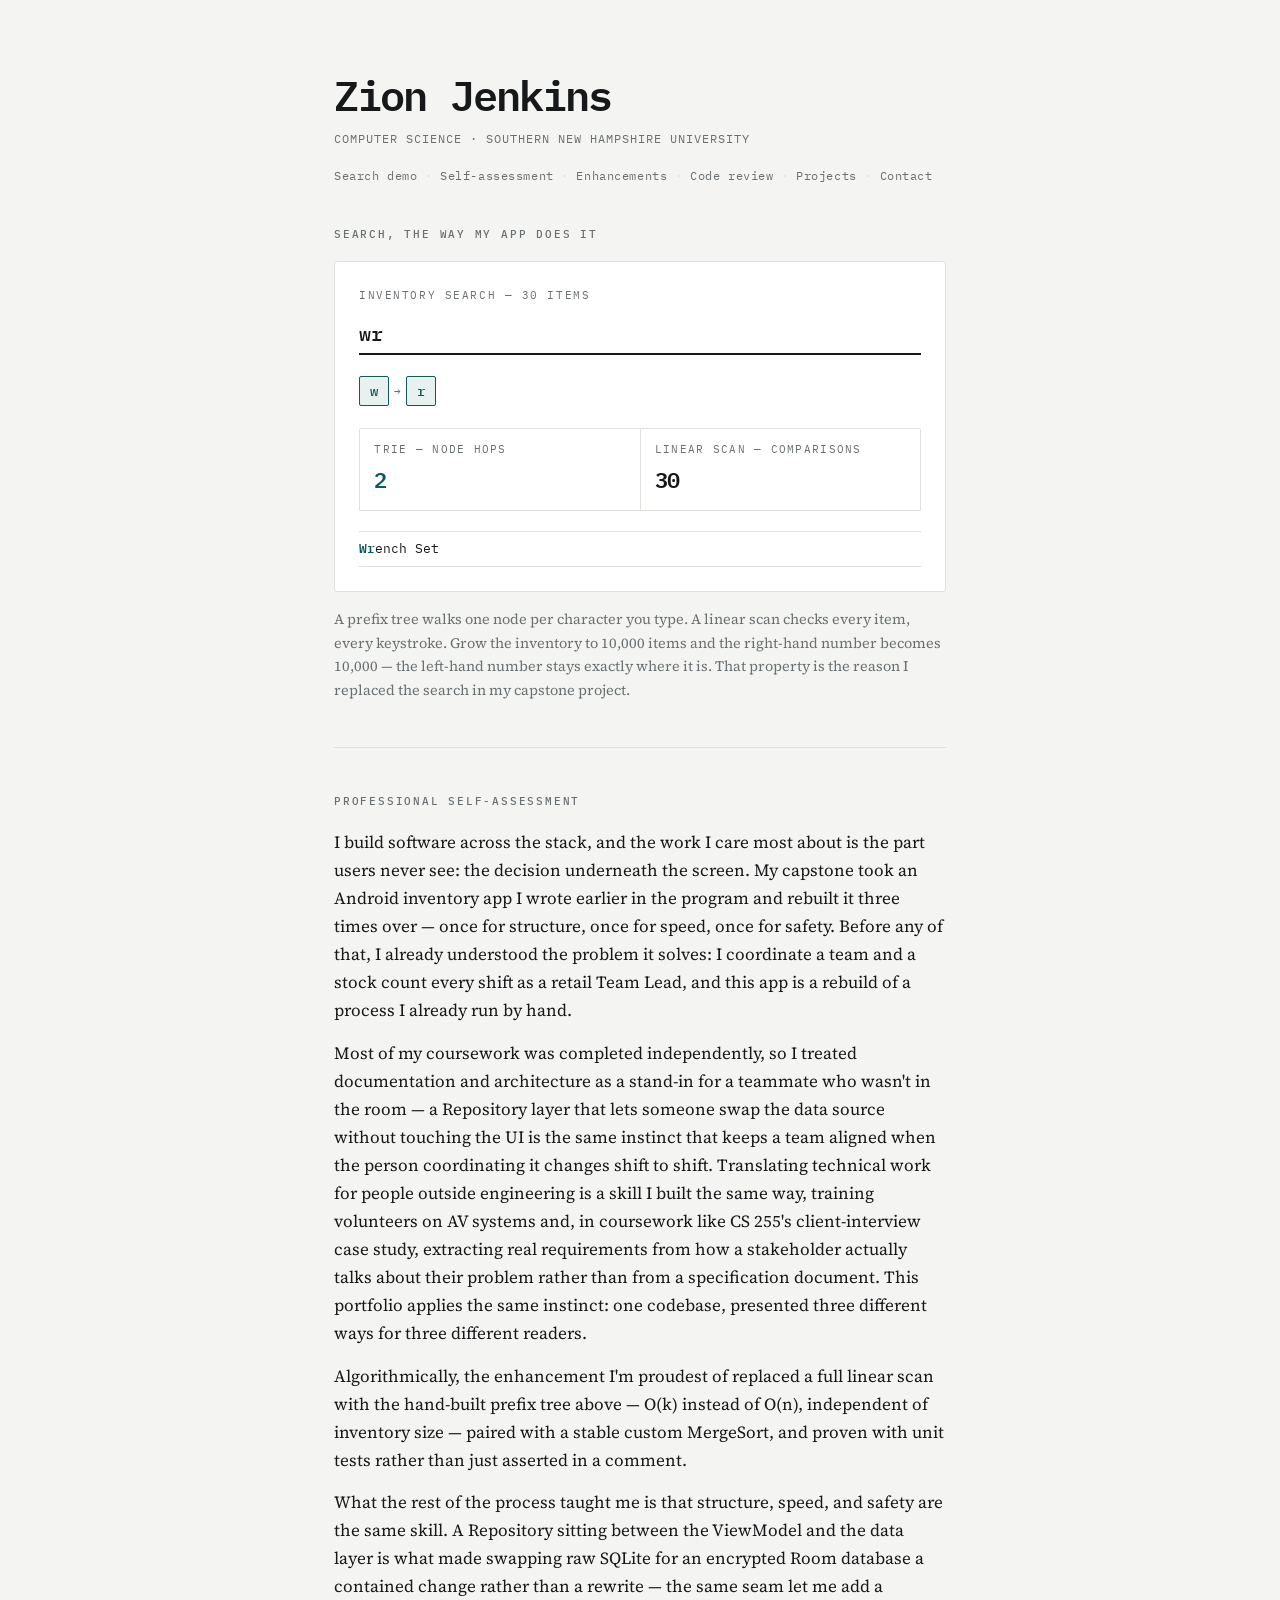
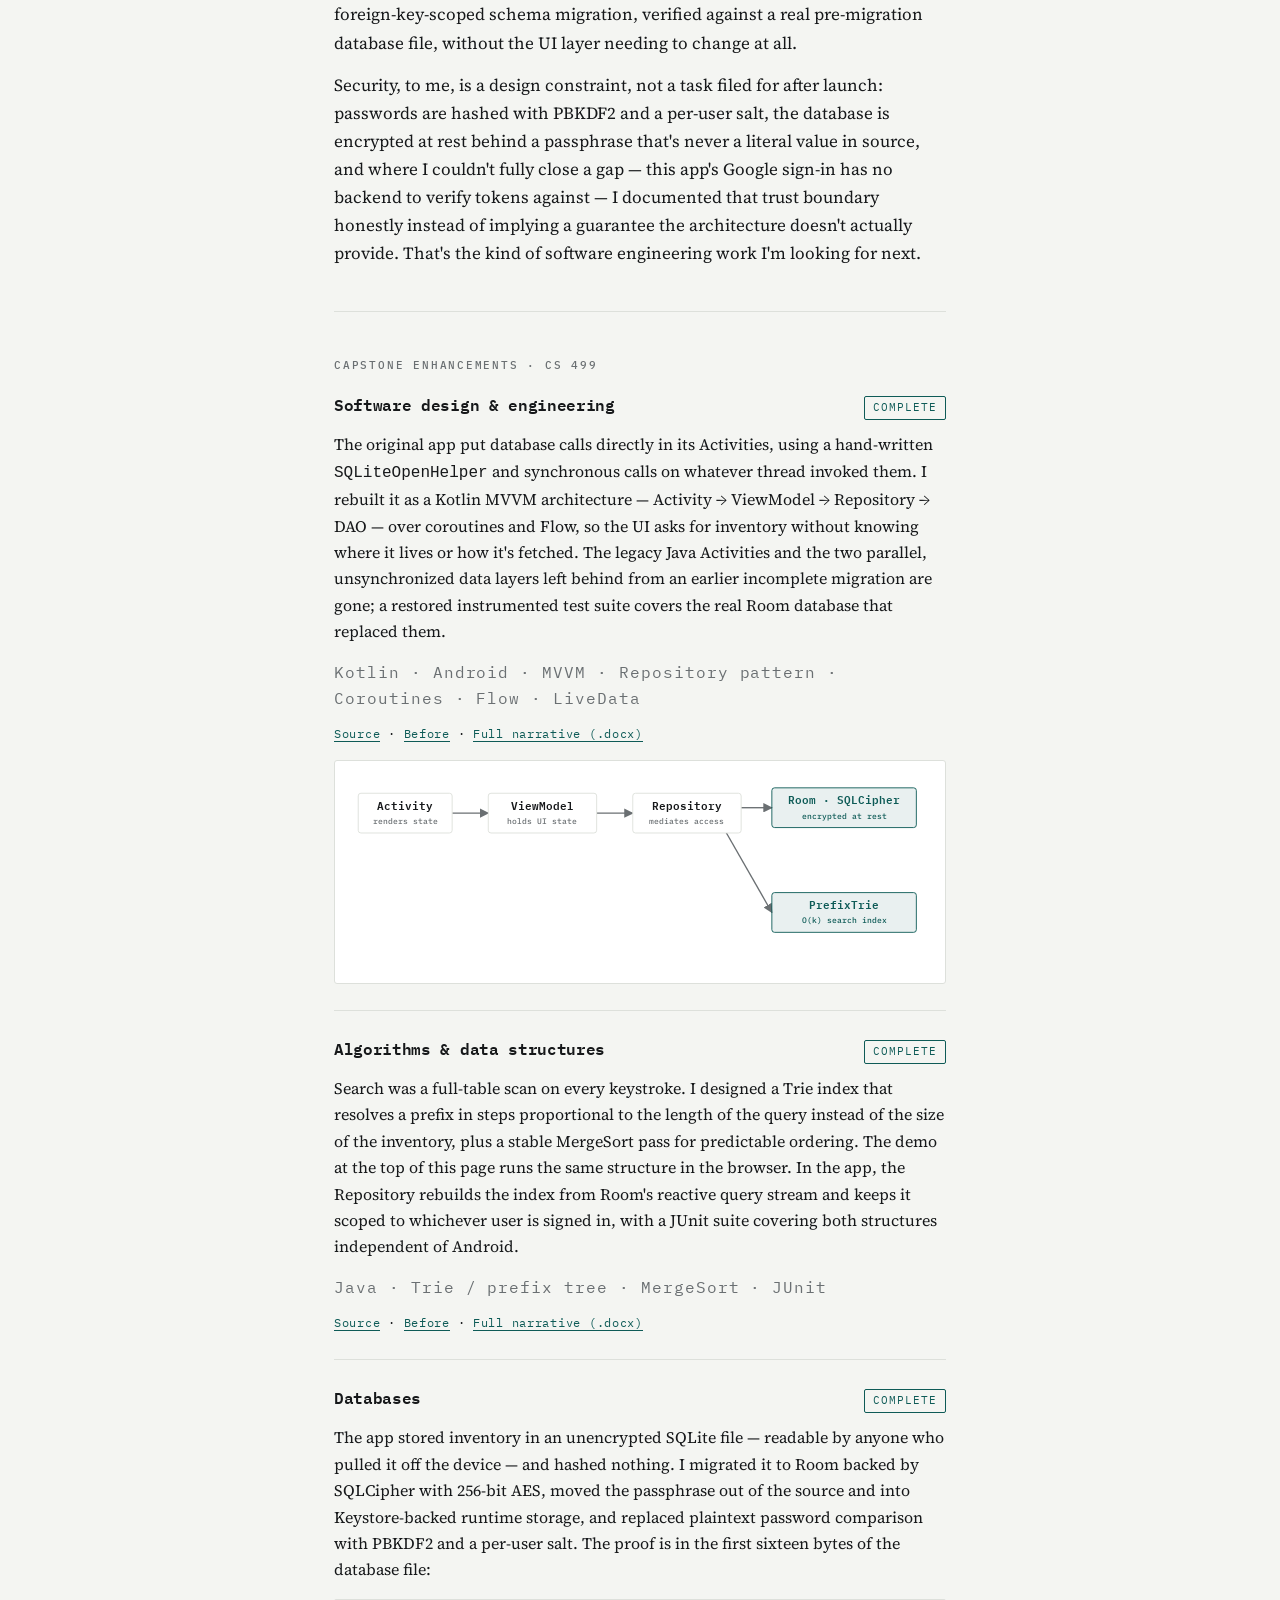
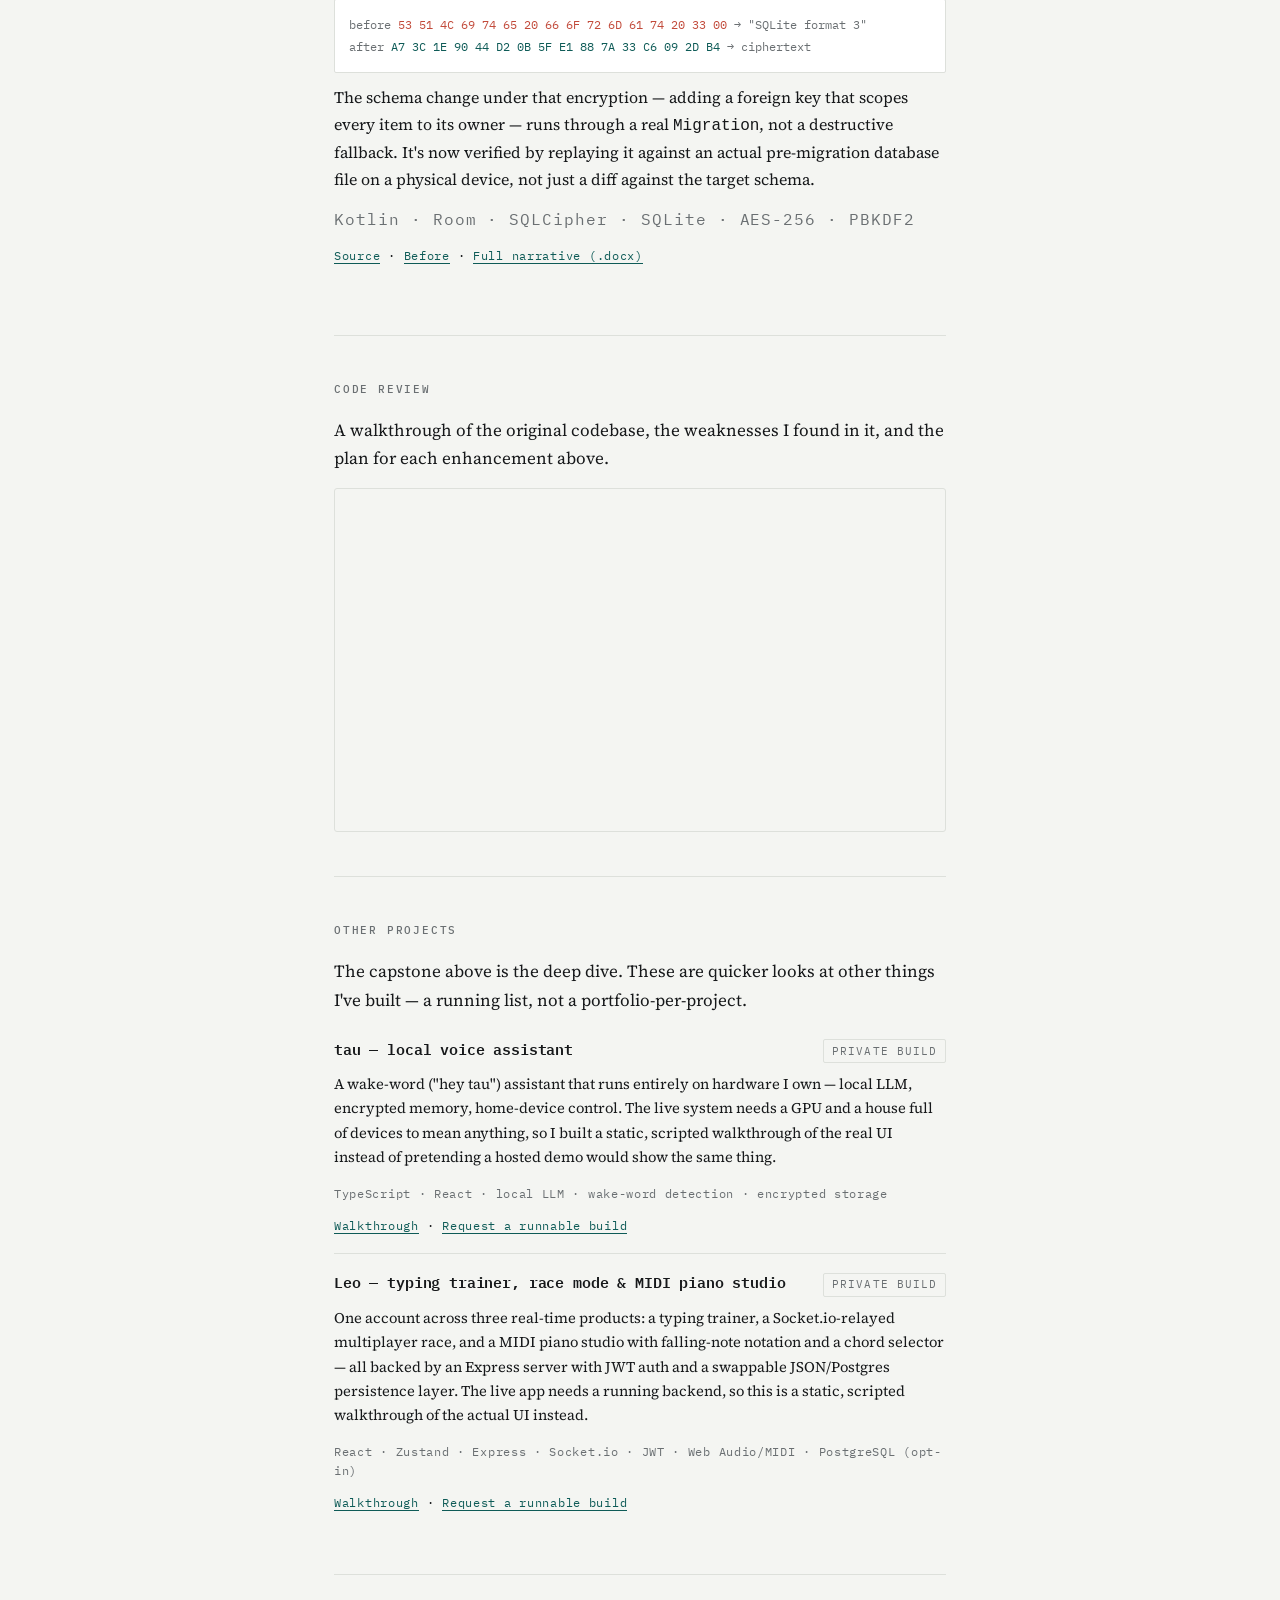
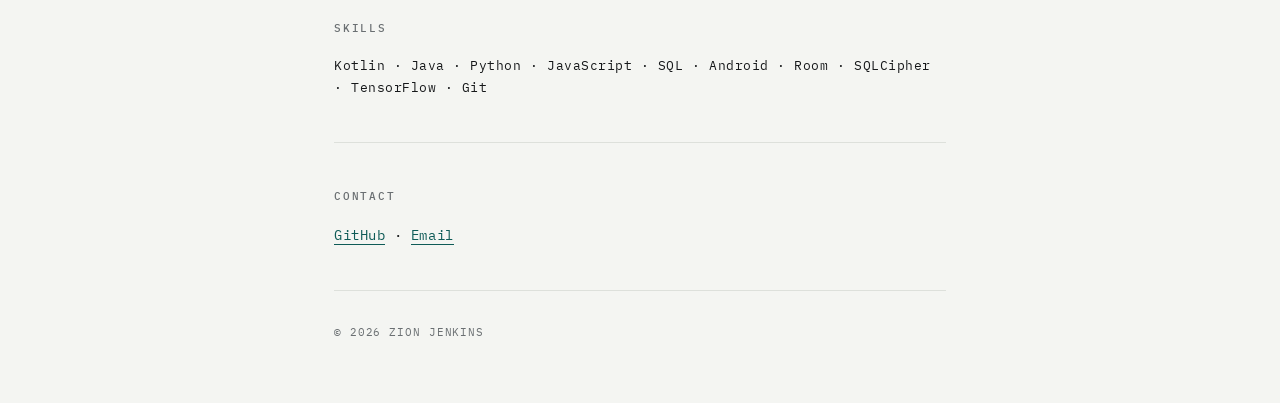
==== commit c65ebf67: "Add Leo walkthrough demo and Other projects entry" ====
--- a/index.html
+++ b/index.html
@@ -682,6 +682,25 @@
           <a href="mailto:zionk.dev@proton.me?subject=tau%20-%20stripped-down%20build">Request a runnable build</a>
         </div>
       </article>
+
+      <article class="project-row">
+        <div class="project-row-head">
+          <h3 class="project-row-title">Leo — typing trainer, race mode &amp; MIDI piano studio</h3>
+          <span class="status">Private build</span>
+        </div>
+        <p class="project-row-desc">
+          One account across three real-time products: a typing trainer, a Socket.io-relayed
+          multiplayer race, and a MIDI piano studio with falling-note notation and a chord
+          selector — all backed by an Express server with JWT auth and a swappable JSON/Postgres
+          persistence layer. The live app needs a running backend, so this is a static, scripted
+          walkthrough of the actual UI instead.
+        </p>
+        <p class="stack">React · Zustand · Express · Socket.io · JWT · Web Audio/MIDI · PostgreSQL (opt-in)</p>
+        <div class="entry-links">
+          <a href="demo/leo/index.html">Walkthrough</a> ·
+          <a href="mailto:zionk.dev@proton.me?subject=Leo%20-%20walkthrough%20follow-up">Request a runnable build</a>
+        </div>
+      </article>
     </div>
   </section>
 
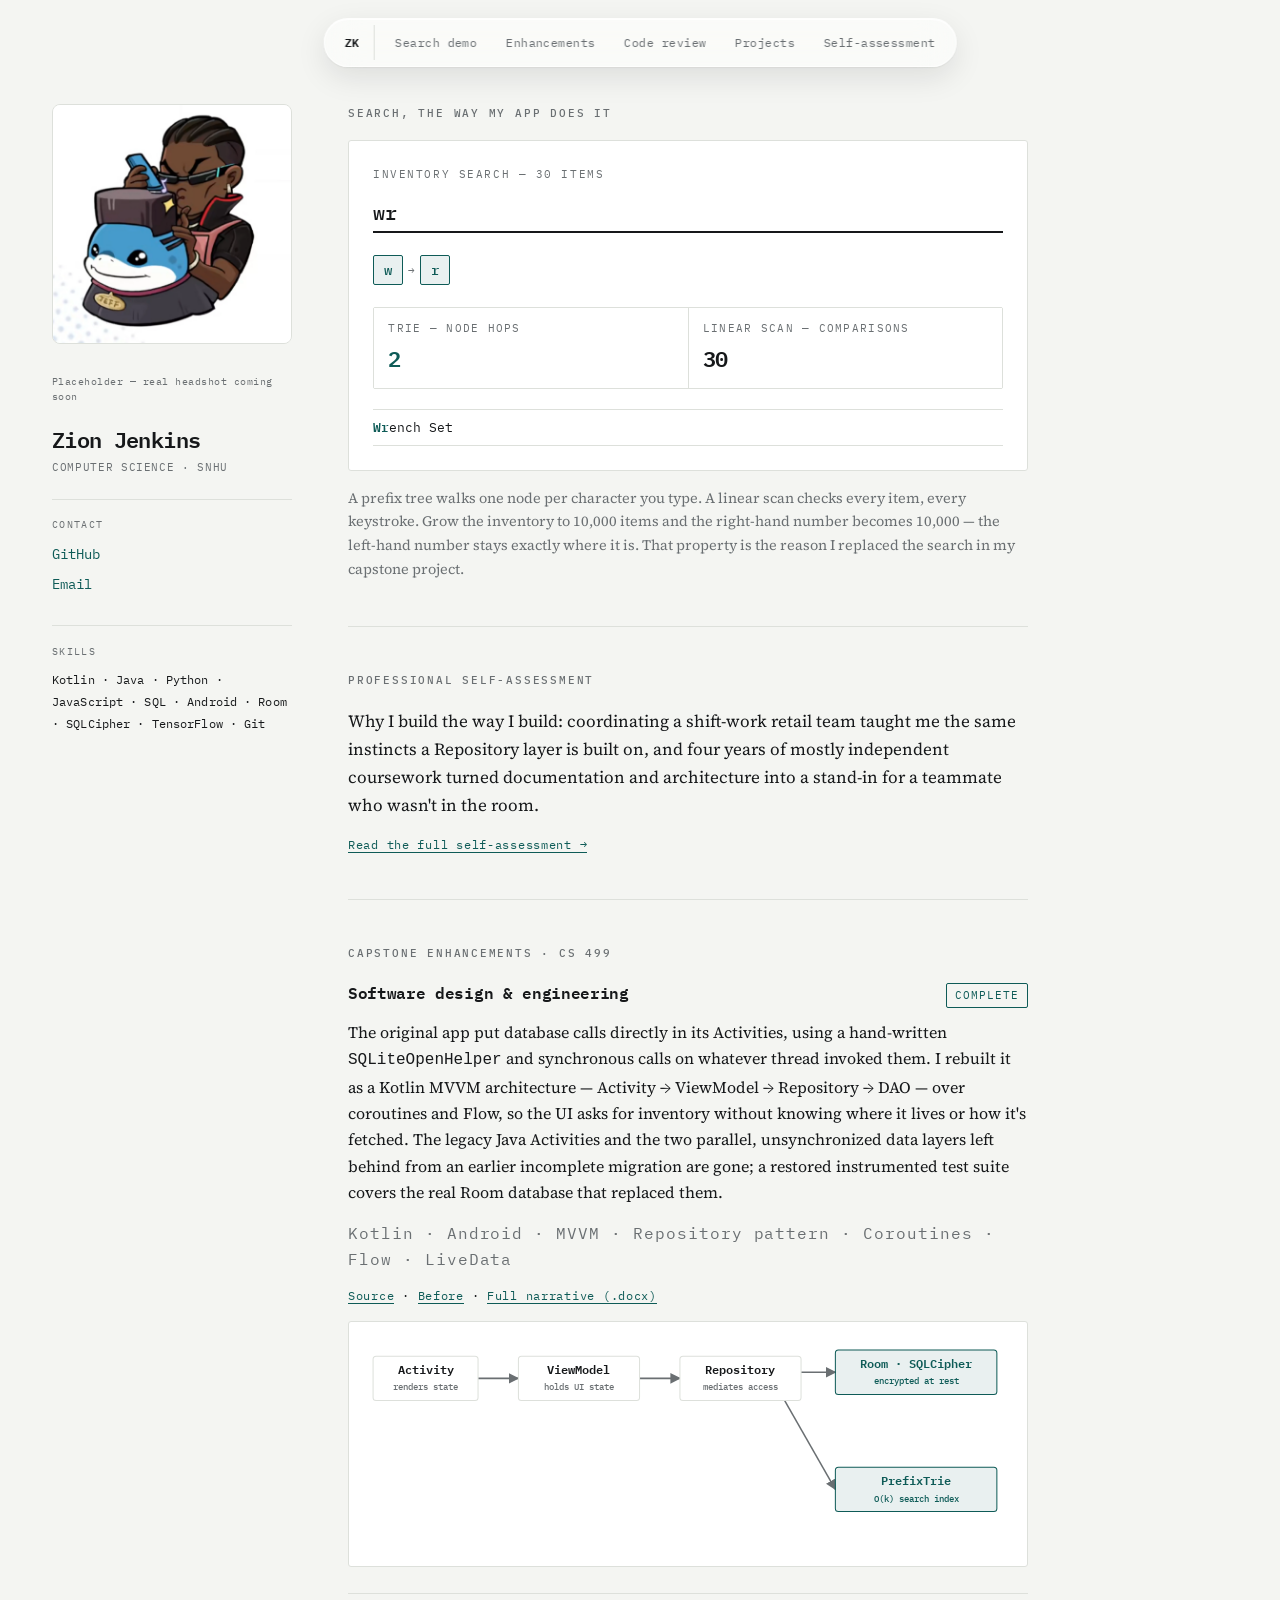
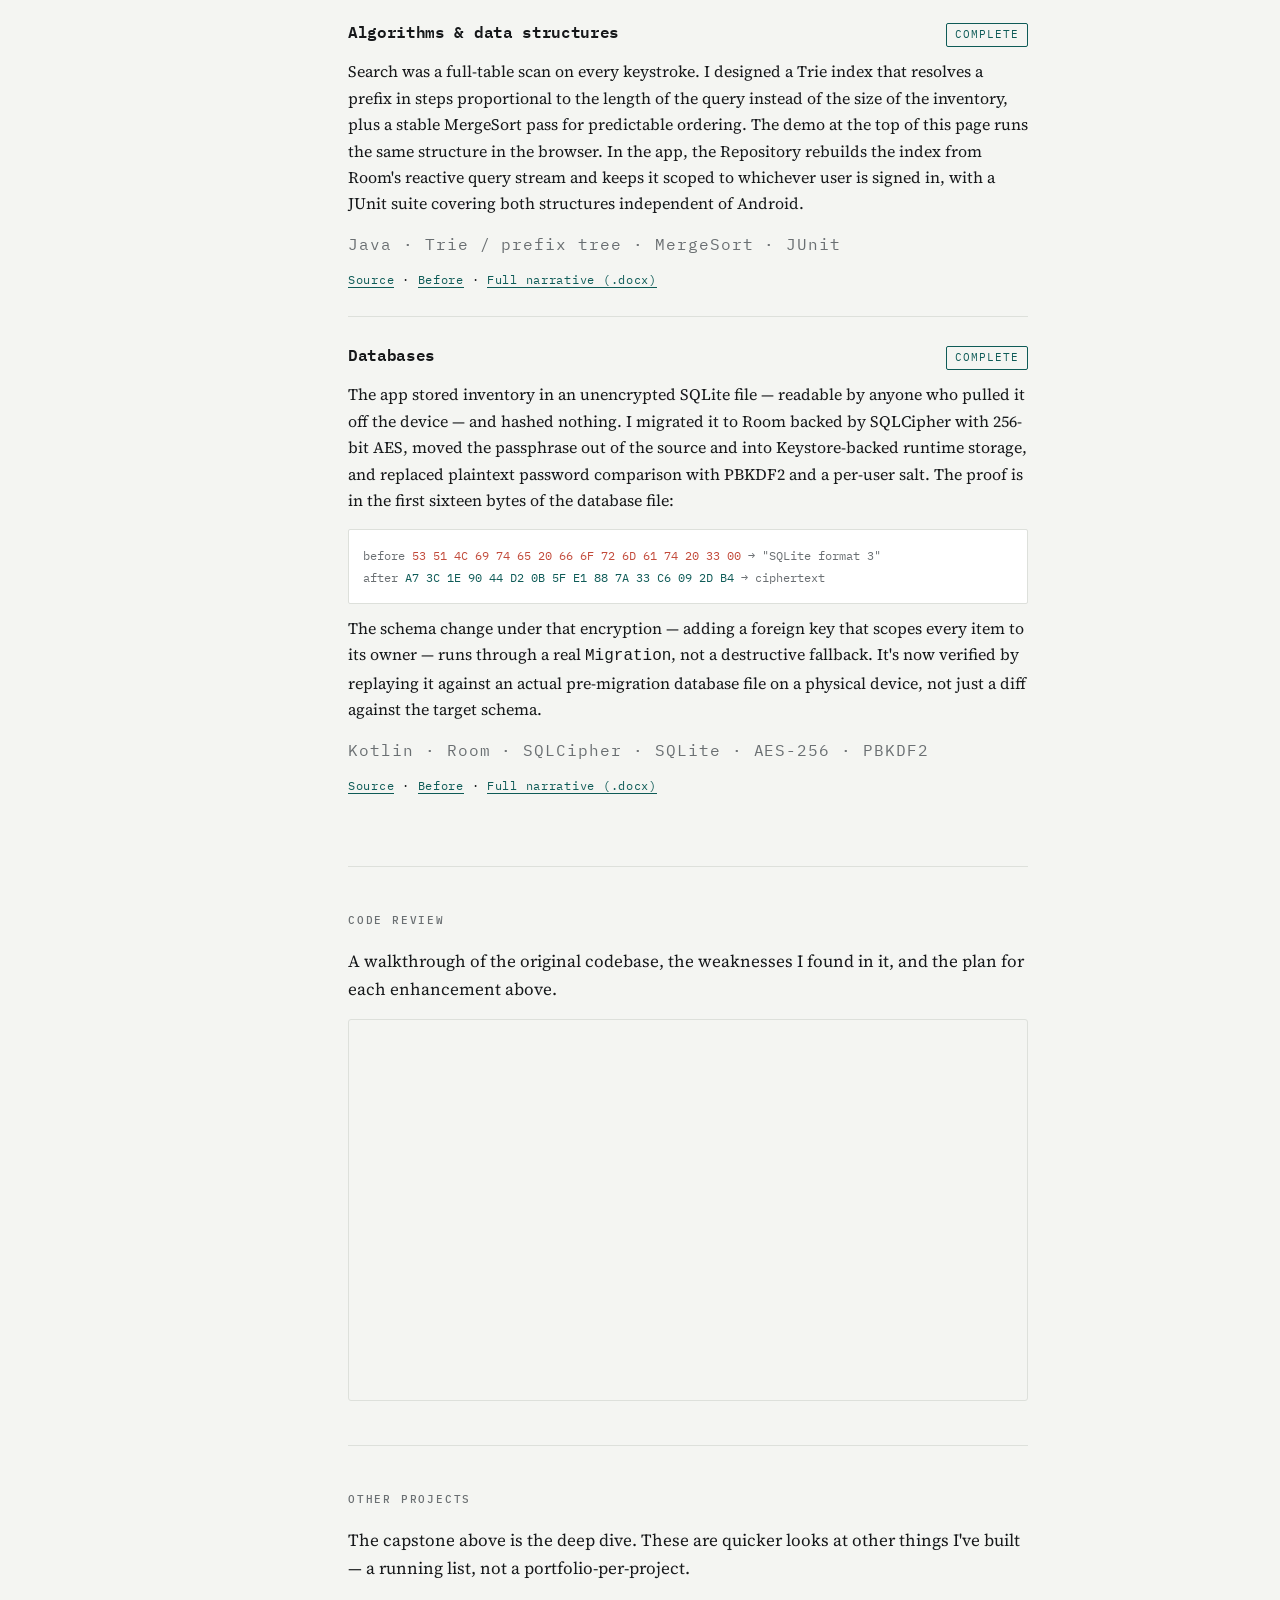
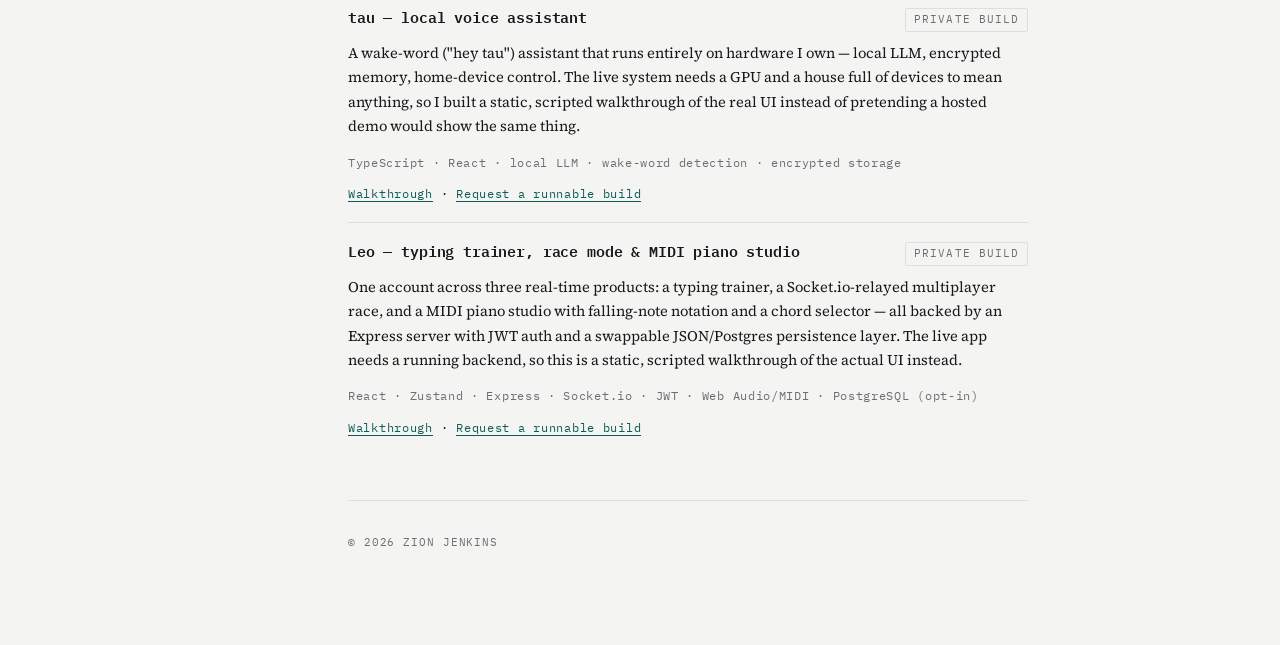
==== commit 733debae: "Redesign for recruiters: sidebar layout, liquid-glass nav, Jeff mascot Restructures the page around " ====
--- a/index.html
+++ b/index.html
@@ -9,725 +9,315 @@
 <link rel="preconnect" href="https://fonts.googleapis.com">
 <link rel="preconnect" href="https://fonts.gstatic.com" crossorigin>
 <link href="https://fonts.googleapis.com/css2?family=IBM+Plex+Mono:wght@400;500;600&family=Source+Serif+4:opsz,wght@8..60,400;8..60,600&display=swap" rel="stylesheet">
-
-<style>
-
-:root {
-  --paper:       #F4F5F2;
-  --raised:      #FFFFFF;
-  --ink:         #16181A;
-  --muted:       #6A6F72;
-  --rule:        #DDE0DB;
-  --accent:      #0E5B57;
-  --accent-soft: rgba(14, 91, 87, 0.09);
-
-  --mono: 'IBM Plex Mono', ui-monospace, 'Courier New', monospace;
-  --body: 'Source Serif 4', Georgia, 'Times New Roman', serif;
-
-  --measure: 660px;
-}
-
-* { margin: 0; padding: 0; box-sizing: border-box; }
-
-body {
-  font-family: var(--body);
-  font-size: 1.0625rem;
-  line-height: 1.65;
-  color: var(--ink);
-  background: var(--paper);
-  -webkit-font-smoothing: antialiased;
-}
-
-.wrap {
-  max-width: var(--measure);
-  margin: 0 auto;
-  padding: 0 1.5rem;
-}
-
-a { color: var(--accent); }
-
-:focus-visible {
-  outline: 2px solid var(--accent);
-  outline-offset: 3px;
-}
-
-/* ---------- Page-load sequence ---------- */
-@keyframes rise {
-  from { opacity: 0; transform: translateY(12px); }
-  to   { opacity: 1; transform: translateY(0); }
-}
-.seq { animation: rise 0.55s ease both; }
-.seq-1 { animation-delay: 0.00s; }
-.seq-2 { animation-delay: 0.12s; }
-.seq-3 { animation-delay: 0.24s; }
-
-@media (prefers-reduced-motion: reduce) {
-  *, *::before, *::after {
-    animation: none !important;
-    transition: none !important;
-  }
-}
-
-/* ---------- Masthead ---------- */
-.masthead {
-  padding: 4.5rem 0 2.5rem;
-}
-
-.name {
-  font-family: var(--mono);
-  font-weight: 600;
-  font-size: clamp(1.75rem, 6vw, 2.6rem);
-  letter-spacing: -0.045em;
-  line-height: 1.1;
-}
-
-.standfirst {
-  font-family: var(--mono);
-  font-size: 0.78rem;
-  letter-spacing: 0.08em;
-  color: var(--muted);
-  margin-top: 0.65rem;
-}
-
-.jumprow {
-  font-family: var(--mono);
-  font-size: 0.72rem;
-  letter-spacing: 0.05em;
-  color: var(--rule);
-  margin-top: 1.1rem;
-}
-.jumprow a { color: var(--muted); text-decoration: none; }
-.jumprow a:hover { color: var(--accent); }
-
-/* ---------- Section scaffolding ---------- */
-.band {
-  border-top: 1px solid var(--rule);
-  padding: 2.75rem 0;
-}
-
-.eyebrow {
-  display: block;
-  font-family: var(--mono);
-  font-size: 0.7rem;
-  font-weight: 500;
-  letter-spacing: 0.16em;
-  text-transform: uppercase;
-  color: var(--muted);
-  margin-bottom: 1.1rem;
-}
-
-.band p + p { margin-top: 0.9rem; }
-
-/*
-   SIGNATURE: live Trie search
- */
-.trie {
-  background: var(--raised);
-  border: 1px solid var(--rule);
-  border-radius: 3px;
-  padding: 1.5rem;
-}
-
-.trie-label {
-  display: block;
-  font-family: var(--mono);
-  font-size: 0.7rem;
-  letter-spacing: 0.14em;
-  text-transform: uppercase;
-  color: var(--muted);
-  margin-bottom: 0.6rem;
-}
-
-.trie-input {
-  width: 100%;
-  font-family: var(--mono);
-  font-size: 1.25rem;
-  font-weight: 500;
-  letter-spacing: -0.02em;
-  color: var(--ink);
-  background: transparent;
-  border: none;
-  border-bottom: 2px solid var(--ink);
-  padding: 0.35rem 0;
-}
-.trie-input::placeholder { color: #B9BEC0; }
-.trie-input:focus { outline: none; border-bottom-color: var(--accent); }
-
-/* The walk: one node per character typed */
-.walk {
-  display: flex;
-  flex-wrap: wrap;
-  align-items: center;
-  gap: 0.3rem;
-  margin-top: 1.25rem;
-  min-height: 2.1rem;
-}
-
-@keyframes pop {
-  from { opacity: 0; transform: scale(0.82); }
-  to   { opacity: 1; transform: scale(1); }
-}
-
-.node {
-  font-family: var(--mono);
-  font-size: 0.85rem;
-  font-weight: 500;
-  width: 1.9rem;
-  height: 1.9rem;
-  display: grid;
-  place-items: center;
-  border: 1px solid var(--accent);
-  color: var(--accent);
-  background: var(--accent-soft);
-  border-radius: 2px;
-  animation: pop 0.18s ease both;
-}
-.node.dead {
-  border-color: #C24A3A;
-  color: #C24A3A;
-  background: rgba(194, 74, 58, 0.08);
-}
-.arrow { color: var(--muted); font-family: var(--mono); font-size: 0.7rem; }
-
-.walk-hint {
-  font-family: var(--mono);
-  font-size: 0.75rem;
-  color: var(--muted);
-}
-
-/* The cost comparison — the actual argument the demo makes */
-.cost {
-  display: grid;
-  grid-template-columns: 1fr 1fr;
-  gap: 1px;
-  background: var(--rule);
-  border: 1px solid var(--rule);
-  border-radius: 2px;
-  margin-top: 1.25rem;
-}
-.cost div {
-  background: var(--raised);
-  padding: 0.75rem 0.9rem;
-}
-.cost dt {
-  font-family: var(--mono);
-  font-size: 0.66rem;
-  letter-spacing: 0.12em;
-  text-transform: uppercase;
-  color: var(--muted);
-}
-.cost dd {
-  font-family: var(--mono);
-  font-size: 1.35rem;
-  font-weight: 600;
-  letter-spacing: -0.03em;
-  margin-top: 0.2rem;
-}
-.cost .win dd { color: var(--accent); }
-
-.hits {
-  list-style: none;
-  margin-top: 1.25rem;
-  border-top: 1px solid var(--rule);
-}
-.hits li {
-  font-family: var(--mono);
-  font-size: 0.82rem;
-  padding: 0.4rem 0;
-  border-bottom: 1px solid var(--rule);
-}
-.hits li b { color: var(--accent); font-weight: 600; }
-.hits li.empty { color: var(--muted); border-bottom: none; }
-
-.caption {
-  font-size: 0.9rem;
-  color: var(--muted);
-  margin-top: 1rem;
-}
-
-/* ---------- Enhancement entries ---------- */
-.entry {
-  padding: 1.6rem 0;
-  border-top: 1px solid var(--rule);
-}
-.entry:first-of-type { border-top: none; padding-top: 0; }
-
-.entry-head {
-  display: flex;
-  flex-wrap: wrap;
-  align-items: baseline;
-  justify-content: space-between;
-  gap: 0.5rem;
-}
-
-.entry-title {
-  font-family: var(--mono);
-  font-size: 1rem;
-  font-weight: 600;
-  letter-spacing: -0.02em;
-}
-
-/* Status is honest reporting, so it gets its own vocabulary */
-.status {
-  font-family: var(--mono);
-  font-size: 0.66rem;
-  letter-spacing: 0.1em;
-  text-transform: uppercase;
-  padding: 0.15rem 0.5rem;
-  border: 1px solid var(--rule);
-  border-radius: 2px;
-  color: var(--muted);
-  white-space: nowrap;
-}
-.status.done { color: var(--accent); border-color: var(--accent); }
-
-.entry p { margin-top: 0.7rem; font-size: 1rem; }
-
-.stack {
-  font-family: var(--mono);
-  font-size: 0.72rem;
-  letter-spacing: 0.06em;
-  color: var(--muted);
-  margin-top: 0.8rem;
-}
-
-.entry-links {
-  font-family: var(--mono);
-  font-size: 0.75rem;
-  letter-spacing: 0.06em;
-  margin-top: 0.8rem;
-}
-.entry-links a { text-decoration: none; border-bottom: 1px solid var(--accent); }
-.entry-links a:hover { background: var(--accent-soft); }
-
-/* Encrypted-bytes proof inside the database entry */
-.bytes {
-  font-family: var(--mono);
-  font-size: 0.72rem;
-  line-height: 1.9;
-  background: var(--raised);
-  border: 1px solid var(--rule);
-  border-radius: 2px;
-  padding: 0.9rem;
-  margin-top: 1rem;
-  overflow-x: auto;
-  white-space: nowrap;
-}
-.bytes span { color: var(--muted); }
-.bytes .plain { color: #C24A3A; }
-.bytes .cipher { color: var(--accent); }
-
-/* ---------- Architecture diagram ---------- */
-.diagram {
-  background: var(--raised);
-  border: 1px solid var(--rule);
-  border-radius: 3px;
-  padding: 1rem;
-  margin-top: 1rem;
-}
-.diagram svg { display: block; width: 100%; height: auto; }
-
-/* ---------- Media slots ---------- */
-.slot {
-  aspect-ratio: 16 / 9;
-  display: grid;
-  place-items: center;
-  font-family: var(--mono);
-  font-size: 0.75rem;
-  color: var(--muted);
-  background: var(--raised);
-  border: 1px dashed var(--rule);
-  border-radius: 3px;
-  margin-top: 1rem;
-}
-
-.video {
-  display: block;
-  width: 100%;
-  aspect-ratio: 16 / 9;
-  border: 1px solid var(--rule);
-  border-radius: 3px;
-  margin-top: 1rem;
-}
-
-/* ---------- Projects (resume-style, compact) ---------- */
-.projects-list { margin-top: 1.5rem; }
-
-.project-row {
-  padding: 1.1rem 0;
-  border-top: 1px solid var(--rule);
-}
-.project-row:first-of-type { border-top: none; padding-top: 0; }
-
-.project-row-head {
-  display: flex;
-  flex-wrap: wrap;
-  align-items: baseline;
-  justify-content: space-between;
-  gap: 0.5rem;
-}
-
-.project-row-title {
-  font-family: var(--mono);
-  font-size: 0.92rem;
-  font-weight: 600;
-  letter-spacing: -0.01em;
-}
-
-.project-row-desc {
-  margin-top: 0.55rem;
-  font-size: 0.92rem;
-}
-
-/* ---------- Skills ---------- */
-.skills {
-  font-family: var(--mono);
-  font-size: 0.82rem;
-  letter-spacing: 0.04em;
-  color: var(--ink);
-}
-
-/* ---------- Contact / footer ---------- */
-.contact-links {
-  font-family: var(--mono);
-  font-size: 0.85rem;
-  letter-spacing: 0.04em;
-}
-.contact-links a { text-decoration: none; border-bottom: 1px solid var(--accent); }
-
-.colophon {
-  border-top: 1px solid var(--rule);
-  padding: 2rem 0 4rem;
-  font-family: var(--mono);
-  font-size: 0.7rem;
-  letter-spacing: 0.08em;
-  color: var(--muted);
-}
-
-@media (max-width: 520px) {
-  .cost { grid-template-columns: 1fr; }
-  .trie { padding: 1.1rem; }
-}
-</style>
+<link rel="stylesheet" href="assets/style.css">
 </head>
 <body>
 
-<div class="wrap">
-
-  <!-- ============ MASTHEAD ============ -->
-  <header class="masthead seq seq-1">
-    <h1 class="name">Zion Jenkins</h1>
-    <p class="standfirst">COMPUTER SCIENCE · SOUTHERN NEW HAMPSHIRE UNIVERSITY</p>
-    <nav class="jumprow" aria-label="Section navigation">
-      <a href="#search-demo">Search demo</a> ·
-      <a href="#self-assessment">Self-assessment</a> ·
-      <a href="#enhancements">Enhancements</a> ·
-      <a href="#code-review">Code review</a> ·
-      <a href="#projects">Projects</a> ·
-      <a href="#contact">Contact</a>
-    </nav>
-  </header>
-
-  <!-- ============ SIGNATURE: TRIE DEMO ============ -->
-  <section id="search-demo" class="band seq seq-2" style="border-top:none; padding-top:0;">
-    <span class="eyebrow">Search, the way my app does it</span>
-
-    <div class="trie">
-      <label class="trie-label" for="q">Inventory search — 30 items</label>
-      <input class="trie-input" id="q" type="text" placeholder="type a prefix…"
-             autocomplete="off" spellcheck="false" value="wr">
-
-      <!-- The tree walk, drawn as you type -->
-      <div class="walk" id="walk" aria-hidden="true"></div>
-
-      <!-- The comparison this whole demo exists to make -->
-      <dl class="cost">
-        <div class="win">
-          <dt>Trie — node hops</dt>
-          <dd id="trieCost">2</dd>
-        </div>
-        <div>
-          <dt>Linear scan — comparisons</dt>
-          <dd id="scanCost">30</dd>
-        </div>
-      </dl>
-
-      <ul class="hits" id="hits" aria-live="polite"></ul>
+<!-- ============ NAV (liquid glass) ============ -->
+<nav class="glass-nav" aria-label="Section navigation">
+  <a class="brand" href="index.html">ZK</a>
+  <a href="#search-demo">Search demo</a>
+  <a href="#enhancements">Enhancements</a>
+  <a href="#code-review">Code review</a>
+  <a href="#projects">Projects</a>
+  <a href="self-assessment.html">Self-assessment</a>
+</nav>
+
+<div class="layout">
+
+  <!-- ============ SIDEBAR ============ -->
+  <aside class="sidebar seq seq-1">
+    <div class="avatar">
+      <img src="assets/profile-placeholder.png" alt="Placeholder headshot — a real photo is coming soon">
     </div>
-
-    <p class="caption">
-      A prefix tree walks one node per character you type. A linear scan
-      checks every item, every keystroke. Grow the inventory to 10,000 items
-      and the right-hand number becomes 10,000 — the left-hand number stays
-      exactly where it is. That property is the reason I replaced the search
-      in my capstone project.
-    </p>
-  </section>
-
-  <!-- ============ SELF-ASSESSMENT ============ -->
-  <section id="self-assessment" class="band seq seq-3">
-    <span class="eyebrow">Professional self-assessment</span>
-    <p>
-      I build software across the stack, and the work I care most about is the
-      part users never see: the decision underneath the screen. My capstone took
-      an Android inventory app I wrote earlier in the program and rebuilt it
-      three times over — once for structure, once for speed, once for safety.
-      Before any of that, I already understood the problem it solves: I
-      coordinate a team and a stock count every shift as a retail Team Lead, and
-      this app is a rebuild of a process I already run by hand.
-    </p>
-    <p>
-      Most of my coursework was completed independently, so I treated
-      documentation and architecture as a stand-in for a teammate who wasn't in
-      the room — a Repository layer that lets someone swap the data source
-      without touching the UI is the same instinct that keeps a team aligned
-      when the person coordinating it changes shift to shift. Translating
-      technical work for people outside engineering is a skill I built the same
-      way, training volunteers on AV systems and, in coursework like CS 255's
-      client-interview case study, extracting real requirements from how a
-      stakeholder actually talks about their problem rather than from a
-      specification document. This portfolio applies the same instinct: one
-      codebase, presented three different ways for three different readers.
-    </p>
-    <p>
-      Algorithmically, the enhancement I'm proudest of replaced a full linear
-      scan with the hand-built prefix tree above — O(k) instead of O(n),
-      independent of inventory size — paired with a stable custom MergeSort, and
-      proven with unit tests rather than just asserted in a comment.
-    </p>
-    <p>
-      What the rest of the process taught me is that structure, speed, and
-      safety are the same skill. A Repository sitting between the ViewModel and
-      the data layer is what made swapping raw SQLite for an encrypted Room
-      database a contained change rather than a rewrite — the same seam let me
-      add a foreign-key-scoped schema migration, verified against a real
-      pre-migration database file, without the UI layer needing to change at
-      all.
-    </p>
-    <p>
-      Security, to me, is a design constraint, not a task filed for after
-      launch: passwords are hashed with PBKDF2 and a per-user salt, the database
-      is encrypted at rest behind a passphrase that's never a literal value in
-      source, and where I couldn't fully close a gap — this app's Google
-      sign-in has no backend to verify tokens against — I documented that trust
-      boundary honestly instead of implying a guarantee the architecture doesn't
-      actually provide. That's the kind of software engineering work I'm looking
-      for next.
-    </p>
-  </section>
-
-  <!-- ============ ENHANCEMENTS ============
-       Three parallel categories, not a sequence — so no 01/02/03.
-       Each entry: what it was, what I did, what it cost, where the code is.
-  -->
-  <section id="enhancements" class="band">
-    <span class="eyebrow">Capstone enhancements · CS 499</span>
-
-    <article class="entry">
-      <div class="entry-head">
-        <h2 class="entry-title">Software design &amp; engineering</h2>
-        <span class="status done">Complete</span>
+    <p class="avatar-note">Placeholder — real headshot coming soon</p>
+
+    <div>
+      <h1 class="side-name">Zion Jenkins</h1>
+      <p class="side-standfirst">COMPUTER SCIENCE · SNHU</p>
+    </div>
+
+    <div class="side-block">
+      <span class="side-label">Contact</span>
+      <div class="side-contact">
+        <a href="https://github.com/72kite">GitHub</a>
+        <a href="mailto:zionk.dev@proton.me">Email</a>
       </div>
+    </div>
+
+    <div class="side-block">
+      <span class="side-label">Skills</span>
+      <p class="side-skills">
+        Kotlin · Java · Python · JavaScript · SQL · Android · Room ·
+        SQLCipher · TensorFlow · Git
+      </p>
+    </div>
+  </aside>
+
+  <!-- ============ MAIN CONTENT ============ -->
+  <main class="content">
+
+    <!-- ============ SIGNATURE: TRIE DEMO ============ -->
+    <section id="search-demo" class="band seq seq-2" style="border-top:none; padding-top:0;">
+      <span class="eyebrow">Search, the way my app does it</span>
+
+      <div class="trie">
+        <label class="trie-label" for="q">Inventory search — 30 items</label>
+        <input class="trie-input" id="q" type="text" placeholder="type a prefix…"
+               autocomplete="off" spellcheck="false" value="wr">
+
+        <!-- The tree walk, drawn as you type -->
+        <div class="walk" id="walk" aria-hidden="true"></div>
+
+        <!-- The comparison this whole demo exists to make -->
+        <dl class="cost">
+          <div class="win">
+            <dt>Trie — node hops</dt>
+            <dd id="trieCost">2</dd>
+          </div>
+          <div>
+            <dt>Linear scan — comparisons</dt>
+            <dd id="scanCost">30</dd>
+          </div>
+        </dl>
+
+        <ul class="hits" id="hits" aria-live="polite"></ul>
+      </div>
+
+      <p class="caption">
+        A prefix tree walks one node per character you type. A linear scan
+        checks every item, every keystroke. Grow the inventory to 10,000 items
+        and the right-hand number becomes 10,000 — the left-hand number stays
+        exactly where it is. That property is the reason I replaced the search
+        in my capstone project.
+      </p>
+    </section>
+
+    <!-- ============ SELF-ASSESSMENT TEASER ============ -->
+    <section class="band">
+      <span class="eyebrow">Professional self-assessment</span>
       <p>
-        The original app put database calls directly in its Activities, using a
-        hand-written <code>SQLiteOpenHelper</code> and synchronous calls on
-        whatever thread invoked them. I rebuilt it as a Kotlin MVVM
-        architecture — Activity → ViewModel → Repository → DAO — over
-        coroutines and Flow, so the UI asks for inventory without knowing
-        where it lives or how it's fetched. The legacy Java Activities and the
-        two parallel, unsynchronized data layers left behind from an earlier
-        incomplete migration are gone; a restored instrumented test suite
-        covers the real Room database that replaced them.
-      </p>
-      <p class="stack">Kotlin · Android · MVVM · Repository pattern · Coroutines · Flow · LiveData</p>
-      <div class="entry-links">
-        <a href="https://github.com/72kite/inventory-management-android">Source</a> ·
-        <a href="https://github.com/72kite/inventory-management-android/tree/ce25ac8">Before</a> ·
-        <a href="narratives/Milestone_Two_Narrative_Software_Design_and_Engineering.docx">Full narrative (.docx)</a>
-      </div>
-      <div class="diagram" role="img" aria-label="Architecture diagram: Activity calls ViewModel, ViewModel calls Repository, Repository fans out to Room database with SQLCipher and to the PrefixTrie search index">
-        <svg viewBox="0 0 640 210" xmlns="http://www.w3.org/2000/svg" width="100%" height="100%" preserveAspectRatio="xMidYMid meet">
-          <defs>
-            <marker id="arrow" viewBox="0 0 10 10" refX="9" refY="5" markerWidth="7" markerHeight="7" orient="auto-start-reverse">
-              <path d="M0,0 L10,5 L0,10 z" fill="var(--muted)"></path>
-            </marker>
-          </defs>
-
-          <!-- flow: Activity -> ViewModel -> Repository -> { Room+SQLCipher, PrefixTrie } -->
-          <line x1="112" y1="40" x2="152" y2="40" stroke="var(--muted)" stroke-width="1.5" marker-end="url(#arrow)"></line>
-          <line x1="272" y1="40" x2="312" y2="40" stroke="var(--muted)" stroke-width="1.5" marker-end="url(#arrow)"></line>
-          <line x1="432" y1="34" x2="466" y2="34" stroke="var(--muted)" stroke-width="1.5" marker-end="url(#arrow)"></line>
-          <line x1="410" y1="52" x2="466" y2="150" stroke="var(--muted)" stroke-width="1.5" marker-end="url(#arrow)"></line>
-
-          <g font-family="var(--mono)" font-size="12" font-weight="600">
-            <rect x="8" y="18" width="104" height="44" rx="3" fill="var(--raised)" stroke="var(--rule)"></rect>
-            <text x="60" y="36" text-anchor="middle" fill="var(--ink)">Activity</text>
-            <text x="60" y="52" text-anchor="middle" fill="var(--muted)" font-size="9" font-weight="500">renders state</text>
-
-            <rect x="152" y="18" width="120" height="44" rx="3" fill="var(--raised)" stroke="var(--rule)"></rect>
-            <text x="212" y="36" text-anchor="middle" fill="var(--ink)">ViewModel</text>
-            <text x="212" y="52" text-anchor="middle" fill="var(--muted)" font-size="9" font-weight="500">holds UI state</text>
-
-            <rect x="312" y="18" width="120" height="44" rx="3" fill="var(--raised)" stroke="var(--rule)"></rect>
-            <text x="372" y="36" text-anchor="middle" fill="var(--ink)">Repository</text>
-            <text x="372" y="52" text-anchor="middle" fill="var(--muted)" font-size="9" font-weight="500">mediates access</text>
-
-            <rect x="466" y="12" width="160" height="44" rx="3" fill="var(--accent-soft)" stroke="var(--accent)"></rect>
-            <text x="546" y="30" text-anchor="middle" fill="var(--accent)">Room · SQLCipher</text>
-            <text x="546" y="46" text-anchor="middle" fill="var(--accent)" font-size="9" font-weight="500">encrypted at rest</text>
-
-            <rect x="466" y="128" width="160" height="44" rx="3" fill="var(--accent-soft)" stroke="var(--accent)"></rect>
-            <text x="546" y="146" text-anchor="middle" fill="var(--accent)">PrefixTrie</text>
-            <text x="546" y="162" text-anchor="middle" fill="var(--accent)" font-size="9" font-weight="500">O(k) search index</text>
-          </g>
-        </svg>
-      </div>
-    </article>
-
-    <article class="entry">
-      <div class="entry-head">
-        <h2 class="entry-title">Algorithms &amp; data structures</h2>
-        <span class="status done">Complete</span>
-      </div>
-      <p>
-        Search was a full-table scan on every keystroke. I designed a Trie
-        index that resolves a prefix in steps proportional to the length of
-        the query instead of the size of the inventory, plus a stable
-        MergeSort pass for predictable ordering. The demo at the top of this
-        page runs the same structure in the browser. In the app, the
-        Repository rebuilds the index from Room's reactive query stream and
-        keeps it scoped to whichever user is signed in, with a JUnit suite
-        covering both structures independent of Android.
-      </p>
-      <p class="stack">Java · Trie / prefix tree · MergeSort · JUnit</p>
-      <div class="entry-links">
-        <a href="https://github.com/72kite/inventory-management-android">Source</a> ·
-        <a href="https://github.com/72kite/inventory-management-android/tree/ce25ac8">Before</a> ·
-        <a href="narratives/Milestone_Three_Narrative_Algorithms_and_Data_Structures.docx">Full narrative (.docx)</a>
-      </div>
-    </article>
-
-    <article class="entry">
-      <div class="entry-head">
-        <h2 class="entry-title">Databases</h2>
-        <span class="status done">Complete</span>
-      </div>
-      <p>
-        The app stored inventory in an unencrypted SQLite file — readable by
-        anyone who pulled it off the device — and hashed nothing. I migrated
-        it to Room backed by SQLCipher with 256-bit AES, moved the passphrase
-        out of the source and into Keystore-backed runtime storage, and
-        replaced plaintext password comparison with PBKDF2 and a per-user
-        salt. The proof is in the first sixteen bytes of the database file:
-      </p>
-      <div class="bytes">
+        Why I build the way I build: coordinating a shift-work retail team
+        taught me the same instincts a Repository layer is built on, and
+        four years of mostly independent coursework turned documentation
+        and architecture into a stand-in for a teammate who wasn't in the
+        room.
+      </p>
+      <p class="entry-links" style="margin-top: 1rem;">
+        <a href="self-assessment.html">Read the full self-assessment →</a>
+      </p>
+    </section>
+
+    <!-- ============ ENHANCEMENTS ============
+         Three parallel categories, not a sequence — so no 01/02/03.
+         Each entry: what it was, what I did, what it cost, where the code is.
+    -->
+    <section id="enhancements" class="band">
+      <span class="eyebrow">Capstone enhancements · CS 499</span>
+
+      <article class="entry">
+        <div class="entry-head">
+          <h2 class="entry-title">Software design &amp; engineering</h2>
+          <span class="status done">Complete</span>
+        </div>
+        <p>
+          The original app put database calls directly in its Activities, using a
+          hand-written <code>SQLiteOpenHelper</code> and synchronous calls on
+          whatever thread invoked them. I rebuilt it as a Kotlin MVVM
+          architecture — Activity → ViewModel → Repository → DAO — over
+          coroutines and Flow, so the UI asks for inventory without knowing
+          where it lives or how it's fetched. The legacy Java Activities and the
+          two parallel, unsynchronized data layers left behind from an earlier
+          incomplete migration are gone; a restored instrumented test suite
+          covers the real Room database that replaced them.
+        </p>
+        <p class="stack">Kotlin · Android · MVVM · Repository pattern · Coroutines · Flow · LiveData</p>
+        <div class="entry-links">
+          <a href="https://github.com/72kite/inventory-management-android">Source</a> ·
+          <a href="https://github.com/72kite/inventory-management-android/tree/ce25ac8">Before</a> ·
+          <a href="narratives/Milestone_Two_Narrative_Software_Design_and_Engineering.docx">Full narrative (.docx)</a>
+        </div>
+        <div class="diagram" role="img" aria-label="Architecture diagram: Activity calls ViewModel, ViewModel calls Repository, Repository fans out to Room database with SQLCipher and to the PrefixTrie search index">
+          <svg viewBox="0 0 640 210" xmlns="http://www.w3.org/2000/svg" width="100%" height="100%" preserveAspectRatio="xMidYMid meet">
+            <defs>
+              <marker id="arrow" viewBox="0 0 10 10" refX="9" refY="5" markerWidth="7" markerHeight="7" orient="auto-start-reverse">
+                <path d="M0,0 L10,5 L0,10 z" fill="var(--muted)"></path>
+              </marker>
+            </defs>
+
+            <!-- flow: Activity -> ViewModel -> Repository -> { Room+SQLCipher, PrefixTrie } -->
+            <line x1="112" y1="40" x2="152" y2="40" stroke="var(--muted)" stroke-width="1.5" marker-end="url(#arrow)"></line>
+            <line x1="272" y1="40" x2="312" y2="40" stroke="var(--muted)" stroke-width="1.5" marker-end="url(#arrow)"></line>
+            <line x1="432" y1="34" x2="466" y2="34" stroke="var(--muted)" stroke-width="1.5" marker-end="url(#arrow)"></line>
+            <line x1="410" y1="52" x2="466" y2="150" stroke="var(--muted)" stroke-width="1.5" marker-end="url(#arrow)"></line>
+
+            <g font-family="var(--mono)" font-size="12" font-weight="600">
+              <rect x="8" y="18" width="104" height="44" rx="3" fill="var(--raised)" stroke="var(--rule)"></rect>
+              <text x="60" y="36" text-anchor="middle" fill="var(--ink)">Activity</text>
+              <text x="60" y="52" text-anchor="middle" fill="var(--muted)" font-size="9" font-weight="500">renders state</text>
+
+              <rect x="152" y="18" width="120" height="44" rx="3" fill="var(--raised)" stroke="var(--rule)"></rect>
+              <text x="212" y="36" text-anchor="middle" fill="var(--ink)">ViewModel</text>
+              <text x="212" y="52" text-anchor="middle" fill="var(--muted)" font-size="9" font-weight="500">holds UI state</text>
+
+              <rect x="312" y="18" width="120" height="44" rx="3" fill="var(--raised)" stroke="var(--rule)"></rect>
+              <text x="372" y="36" text-anchor="middle" fill="var(--ink)">Repository</text>
+              <text x="372" y="52" text-anchor="middle" fill="var(--muted)" font-size="9" font-weight="500">mediates access</text>
+
+              <rect x="466" y="12" width="160" height="44" rx="3" fill="var(--accent-soft)" stroke="var(--accent)"></rect>
+              <text x="546" y="30" text-anchor="middle" fill="var(--accent)">Room · SQLCipher</text>
+              <text x="546" y="46" text-anchor="middle" fill="var(--accent)" font-size="9" font-weight="500">encrypted at rest</text>
+
+              <rect x="466" y="128" width="160" height="44" rx="3" fill="var(--accent-soft)" stroke="var(--accent)"></rect>
+              <text x="546" y="146" text-anchor="middle" fill="var(--accent)">PrefixTrie</text>
+              <text x="546" y="162" text-anchor="middle" fill="var(--accent)" font-size="9" font-weight="500">O(k) search index</text>
+            </g>
+          </svg>
+        </div>
+      </article>
+
+      <article class="entry">
+        <div class="entry-head">
+          <h2 class="entry-title">Algorithms &amp; data structures</h2>
+          <span class="status done">Complete</span>
+        </div>
+        <p>
+          Search was a full-table scan on every keystroke. I designed a Trie
+          index that resolves a prefix in steps proportional to the length of
+          the query instead of the size of the inventory, plus a stable
+          MergeSort pass for predictable ordering. The demo at the top of this
+          page runs the same structure in the browser. In the app, the
+          Repository rebuilds the index from Room's reactive query stream and
+          keeps it scoped to whichever user is signed in, with a JUnit suite
+          covering both structures independent of Android.
+        </p>
+        <p class="stack">Java · Trie / prefix tree · MergeSort · JUnit</p>
+        <div class="entry-links">
+          <a href="https://github.com/72kite/inventory-management-android">Source</a> ·
+          <a href="https://github.com/72kite/inventory-management-android/tree/ce25ac8">Before</a> ·
+          <a href="narratives/Milestone_Three_Narrative_Algorithms_and_Data_Structures.docx">Full narrative (.docx)</a>
+        </div>
+      </article>
+
+      <article class="entry">
+        <div class="entry-head">
+          <h2 class="entry-title">Databases</h2>
+          <span class="status done">Complete</span>
+        </div>
+        <p>
+          The app stored inventory in an unencrypted SQLite file — readable by
+          anyone who pulled it off the device — and hashed nothing. I migrated
+          it to Room backed by SQLCipher with 256-bit AES, moved the passphrase
+          out of the source and into Keystore-backed runtime storage, and
+          replaced plaintext password comparison with PBKDF2 and a per-user
+          salt. The proof is in the first sixteen bytes of the database file:
+        </p>
+        <div class="bytes">
 <span>before</span>  <span class="plain">53 51 4C 69 74 65 20 66 6F 72 6D 61 74 20 33 00</span>  <span>→ "SQLite format 3"</span><br>
 <span>after </span>  <span class="cipher">A7 3C 1E 90 44 D2 0B 5F E1 88 7A 33 C6 09 2D B4</span>  <span>→ ciphertext</span>
+        </div>
+        <p>
+          The schema change under that encryption — adding a foreign key that
+          scopes every item to its owner — runs through a real
+          <code>Migration</code>, not a destructive fallback. It's now verified
+          by replaying it against an actual pre-migration database file on a
+          physical device, not just a diff against the target schema.
+        </p>
+        <p class="stack">Kotlin · Room · SQLCipher · SQLite · AES-256 · PBKDF2</p>
+        <div class="entry-links">
+          <a href="https://github.com/72kite/inventory-management-android">Source</a> ·
+          <a href="https://github.com/72kite/inventory-management-android/tree/ce25ac8">Before</a> ·
+          <a href="narratives/Milestone_Four_Narrative_Databases.docx">Full narrative (.docx)</a>
+        </div>
+      </article>
+    </section>
+
+    <!-- ============ CODE REVIEW ============ -->
+    <section id="code-review" class="band">
+      <span class="eyebrow">Code review</span>
+      <p>
+        A walkthrough of the original codebase, the weaknesses I found in it, and
+        the plan for each enhancement above.
+      </p>
+      <iframe class="video" src="https://www.youtube.com/embed/g9_eI3Yfrw0"
+              title="Code review" allowfullscreen loading="lazy"></iframe>
+    </section>
+
+    <!-- ============ PROJECTS ============
+         Resume-style: one compact row per project, not a full narrative.
+         Copy a .project-row article to add the next one — the list stays
+         scannable no matter how many entries it grows to.
+    -->
+    <section id="projects" class="band">
+      <span class="eyebrow">Other projects</span>
+      <p>
+        The capstone above is the deep dive. These are quicker looks at other
+        things I've built — a running list, not a portfolio-per-project.
+      </p>
+
+      <div class="projects-list">
+        <article class="project-row">
+          <div class="project-row-head">
+            <h3 class="project-row-title">tau — local voice assistant</h3>
+            <span class="status">Private build</span>
+          </div>
+          <p class="project-row-desc">
+            A wake-word ("hey tau") assistant that runs entirely on hardware I
+            own — local LLM, encrypted memory, home-device control. The live
+            system needs a GPU and a house full of devices to mean anything, so
+            I built a static, scripted walkthrough of the real UI instead of
+            pretending a hosted demo would show the same thing.
+          </p>
+          <p class="stack">TypeScript · React · local LLM · wake-word detection · encrypted storage</p>
+          <div class="entry-links">
+            <a href="demo/tau/index.html">Walkthrough</a> ·
+            <a href="mailto:zionk.dev@proton.me?subject=tau%20-%20stripped-down%20build">Request a runnable build</a>
+          </div>
+        </article>
+
+        <article class="project-row">
+          <div class="project-row-head">
+            <h3 class="project-row-title">Leo — typing trainer, race mode &amp; MIDI piano studio</h3>
+            <span class="status">Private build</span>
+          </div>
+          <p class="project-row-desc">
+            One account across three real-time products: a typing trainer, a Socket.io-relayed
+            multiplayer race, and a MIDI piano studio with falling-note notation and a chord
+            selector — all backed by an Express server with JWT auth and a swappable JSON/Postgres
+            persistence layer. The live app needs a running backend, so this is a static, scripted
+            walkthrough of the actual UI instead.
+          </p>
+          <p class="stack">React · Zustand · Express · Socket.io · JWT · Web Audio/MIDI · PostgreSQL (opt-in)</p>
+          <div class="entry-links">
+            <a href="demo/leo/index.html">Walkthrough</a> ·
+            <a href="mailto:zionk.dev@proton.me?subject=Leo%20-%20walkthrough%20follow-up">Request a runnable build</a>
+          </div>
+        </article>
       </div>
-      <p>
-        The schema change under that encryption — adding a foreign key that
-        scopes every item to its owner — runs through a real
-        <code>Migration</code>, not a destructive fallback. It's now verified
-        by replaying it against an actual pre-migration database file on a
-        physical device, not just a diff against the target schema.
-      </p>
-      <p class="stack">Kotlin · Room · SQLCipher · SQLite · AES-256 · PBKDF2</p>
-      <div class="entry-links">
-        <a href="https://github.com/72kite/inventory-management-android">Source</a> ·
-        <a href="https://github.com/72kite/inventory-management-android/tree/ce25ac8">Before</a> ·
-        <a href="narratives/Milestone_Four_Narrative_Databases.docx">Full narrative (.docx)</a>
-      </div>
-    </article>
-  </section>
-
-  <!-- ============ CODE REVIEW ============ -->
-  <section id="code-review" class="band">
-    <span class="eyebrow">Code review</span>
-    <p>
-      A walkthrough of the original codebase, the weaknesses I found in it, and
-      the plan for each enhancement above.
-    </p>
-    <iframe class="video" src="https://www.youtube.com/embed/g9_eI3Yfrw0"
-            title="Code review" allowfullscreen loading="lazy"></iframe>
-  </section>
-
-  <!-- ============ PROJECTS ============
-       Resume-style: one compact row per project, not a full narrative.
-       Copy a .project-row article to add the next one — the list stays
-       scannable no matter how many entries it grows to.
-  -->
-  <section id="projects" class="band">
-    <span class="eyebrow">Other projects</span>
-    <p>
-      The capstone above is the deep dive. These are quicker looks at other
-      things I've built — a running list, not a portfolio-per-project.
-    </p>
-
-    <div class="projects-list">
-      <article class="project-row">
-        <div class="project-row-head">
-          <h3 class="project-row-title">tau — local voice assistant</h3>
-          <span class="status">Private build</span>
-        </div>
-        <p class="project-row-desc">
-          A wake-word ("hey tau") assistant that runs entirely on hardware I
-          own — local LLM, encrypted memory, home-device control. The live
-          system needs a GPU and a house full of devices to mean anything, so
-          I built a static, scripted walkthrough of the real UI instead of
-          pretending a hosted demo would show the same thing.
-        </p>
-        <p class="stack">TypeScript · React · local LLM · wake-word detection · encrypted storage</p>
-        <div class="entry-links">
-          <a href="demo/tau/index.html">Walkthrough</a> ·
-          <a href="mailto:zionk.dev@proton.me?subject=tau%20-%20stripped-down%20build">Request a runnable build</a>
-        </div>
-      </article>
-
-      <article class="project-row">
-        <div class="project-row-head">
-          <h3 class="project-row-title">Leo — typing trainer, race mode &amp; MIDI piano studio</h3>
-          <span class="status">Private build</span>
-        </div>
-        <p class="project-row-desc">
-          One account across three real-time products: a typing trainer, a Socket.io-relayed
-          multiplayer race, and a MIDI piano studio with falling-note notation and a chord
-          selector — all backed by an Express server with JWT auth and a swappable JSON/Postgres
-          persistence layer. The live app needs a running backend, so this is a static, scripted
-          walkthrough of the actual UI instead.
-        </p>
-        <p class="stack">React · Zustand · Express · Socket.io · JWT · Web Audio/MIDI · PostgreSQL (opt-in)</p>
-        <div class="entry-links">
-          <a href="demo/leo/index.html">Walkthrough</a> ·
-          <a href="mailto:zionk.dev@proton.me?subject=Leo%20-%20walkthrough%20follow-up">Request a runnable build</a>
-        </div>
-      </article>
-    </div>
-  </section>
-
-  <!-- ============ SKILLS ============ -->
-  <section class="band">
-    <span class="eyebrow">Skills</span>
-    <p class="skills">
-      Kotlin · Java · Python · JavaScript · SQL · Android · Room · SQLCipher ·
-      TensorFlow · Git
-    </p>
-  </section>
-
-  <!-- ============ CONTACT ============ -->
-  <section id="contact" class="band">
-    <span class="eyebrow">Contact</span>
-    <p class="contact-links">
-      <a href="https://github.com/72kite">GitHub</a> ·
-      <a href="mailto:zionk.dev@proton.me">Email</a>
-    </p>
-  </section>
-
-  <footer class="colophon">© 2026 ZION JENKINS</footer>
-
+    </section>
+
+    <footer class="colophon">© 2026 ZION JENKINS</footer>
+
+  </main>
 </div>
 
+<!-- ============ JEFF, THE LANDSHARK ============ -->
+<div class="jeff-track" aria-hidden="true">
+  <svg class="jeff" viewBox="0 0 120 70" xmlns="http://www.w3.org/2000/svg">
+    <g class="jeff-bob">
+      <path class="jeff-leg jeff-leg-a" d="M40,56 L36,68" stroke="#1E6FA6" stroke-width="6" stroke-linecap="round" fill="none"></path>
+      <path class="jeff-leg jeff-leg-b" d="M64,56 L68,68" stroke="#1E6FA6" stroke-width="6" stroke-linecap="round" fill="none"></path>
+      <path d="M8,40 L2,26 L2,54 Z" fill="#1E6FA6"></path>
+      <path d="M8,40 C8,20 30,10 58,10 C86,10 108,22 112,38 C108,50 90,56 70,56 L30,56 C16,56 8,50 8,40 Z" fill="#2E8FCF"></path>
+      <path d="M50,10 L58,-6 L67,10 Z" fill="#1E6FA6"></path>
+      <path d="M28,52 C40,60 72,60 86,52 C76,58 38,58 28,52 Z" fill="#F4F5F2"></path>
+      <circle cx="93" cy="25" r="3.6" fill="#16181A"></circle>
+      <path d="M76,39 C87,46 99,45 108,37" fill="none" stroke="#16181A" stroke-width="2.2" stroke-linecap="round"></path>
+    </g>
+  </svg>
+</div>
+
 <script>
-
 
 const INVENTORY = [
   "Bearing", "Battery Pack", "Bolt", "Bracket",
--- a/assets/style.css
+++ b/assets/style.css
@@ -0,0 +1,549 @@
+:root {
+  --paper:       #F4F5F2;
+  --raised:      #FFFFFF;
+  --ink:         #16181A;
+  --muted:       #6A6F72;
+  --rule:        #DDE0DB;
+  --accent:      #0E5B57;
+  --accent-soft: rgba(14, 91, 87, 0.09);
+
+  --mono: 'IBM Plex Mono', ui-monospace, 'Courier New', monospace;
+  --body: 'Source Serif 4', Georgia, 'Times New Roman', serif;
+
+  --measure: 680px;
+}
+
+* { margin: 0; padding: 0; box-sizing: border-box; }
+
+body {
+  font-family: var(--body);
+  font-size: 1.0625rem;
+  line-height: 1.65;
+  color: var(--ink);
+  background: var(--paper);
+  -webkit-font-smoothing: antialiased;
+}
+
+a { color: var(--accent); }
+
+:focus-visible {
+  outline: 2px solid var(--accent);
+  outline-offset: 3px;
+}
+
+/* ---------- Page-load sequence ---------- */
+@keyframes rise {
+  from { opacity: 0; transform: translateY(12px); }
+  to   { opacity: 1; transform: translateY(0); }
+}
+.seq { animation: rise 0.55s ease both; }
+.seq-1 { animation-delay: 0.00s; }
+.seq-2 { animation-delay: 0.12s; }
+.seq-3 { animation-delay: 0.24s; }
+
+@media (prefers-reduced-motion: reduce) {
+  *, *::before, *::after {
+    animation: none !important;
+    transition: none !important;
+  }
+}
+
+/* ---------- Liquid-glass floating nav ---------- */
+.glass-nav {
+  position: fixed;
+  top: 1.1rem;
+  left: 50%;
+  transform: translateX(-50%);
+  z-index: 50;
+  display: flex;
+  align-items: center;
+  gap: 0.1rem;
+  max-width: calc(100vw - 2rem);
+  overflow-x: auto;
+  padding: 0.4rem;
+  border-radius: 999px;
+  background: rgba(255, 255, 255, 0.55);
+  border: 1px solid rgba(255, 255, 255, 0.7);
+  box-shadow:
+    0 10px 30px rgba(22, 24, 26, 0.10),
+    0 1px 2px rgba(22, 24, 26, 0.06),
+    inset 0 1px 0 rgba(255, 255, 255, 0.85);
+  backdrop-filter: blur(18px) saturate(180%);
+  -webkit-backdrop-filter: blur(18px) saturate(180%);
+}
+.glass-nav a {
+  flex: none;
+  font-family: var(--mono);
+  font-size: 0.72rem;
+  letter-spacing: 0.04em;
+  color: var(--muted);
+  text-decoration: none;
+  white-space: nowrap;
+  padding: 0.5rem 0.85rem;
+  border-radius: 999px;
+  transition: background 0.15s ease, color 0.15s ease;
+}
+.glass-nav a:hover,
+.glass-nav a:focus-visible { background: var(--accent-soft); color: var(--ink); }
+.glass-nav a.brand {
+  font-weight: 600;
+  color: var(--ink);
+  margin-right: 0.3rem;
+  padding-right: 0.9rem;
+  border-right: 1px solid var(--rule);
+  border-radius: 0;
+}
+.glass-nav a.current { color: var(--accent); background: var(--accent-soft); }
+
+/* ---------- Page layout: sidebar + content ---------- */
+.layout {
+  display: grid;
+  grid-template-columns: 240px minmax(0, 1fr);
+  gap: 3.5rem;
+  max-width: 1240px;
+  margin: 0 auto;
+  padding: 6.5rem 2rem 2rem;
+}
+
+@media (max-width: 860px) {
+  .layout {
+    grid-template-columns: 1fr;
+    gap: 2.5rem;
+    padding: 6rem 1.25rem 1.5rem;
+  }
+  .sidebar { position: static !important; }
+}
+
+.sidebar {
+  position: sticky;
+  top: 6rem;
+  align-self: start;
+  display: flex;
+  flex-direction: column;
+  gap: 1.4rem;
+  max-height: calc(100vh - 8rem);
+  overflow-y: auto;
+}
+
+.avatar {
+  width: 100%;
+  aspect-ratio: 1 / 1;
+  border-radius: 8px;
+  border: 1px solid var(--rule);
+  background: var(--raised);
+  overflow: hidden;
+}
+.avatar img { width: 100%; height: 100%; object-fit: cover; display: block; }
+
+.avatar-note {
+  font-family: var(--mono);
+  font-size: 0.62rem;
+  letter-spacing: 0.05em;
+  color: var(--muted);
+  margin-top: 0.55rem;
+  line-height: 1.5;
+}
+
+.side-name {
+  font-family: var(--mono);
+  font-weight: 600;
+  font-size: 1.35rem;
+  letter-spacing: -0.03em;
+  line-height: 1.15;
+}
+.side-standfirst {
+  font-family: var(--mono);
+  font-size: 0.68rem;
+  letter-spacing: 0.06em;
+  color: var(--muted);
+  margin-top: 0.4rem;
+}
+
+.side-block { border-top: 1px solid var(--rule); padding-top: 1.1rem; }
+.side-label {
+  display: block;
+  font-family: var(--mono);
+  font-size: 0.6rem;
+  letter-spacing: 0.14em;
+  text-transform: uppercase;
+  color: var(--muted);
+  margin-bottom: 0.6rem;
+}
+.side-contact a {
+  display: block;
+  font-family: var(--mono);
+  font-size: 0.85rem;
+  text-decoration: none;
+  color: var(--accent);
+  border-bottom: 1px solid transparent;
+  margin-bottom: 0.4rem;
+  width: fit-content;
+}
+.side-contact a:hover { border-bottom-color: var(--accent); }
+.side-skills {
+  font-family: var(--mono);
+  font-size: 0.72rem;
+  color: var(--ink);
+  line-height: 1.9;
+  letter-spacing: 0.01em;
+}
+
+.content { min-width: 0; }
+
+/* ---------- Section scaffolding ---------- */
+.band {
+  border-top: 1px solid var(--rule);
+  padding: 2.75rem 0;
+  max-width: var(--measure);
+}
+
+.page-head { padding-bottom: 0.5rem; }
+
+.eyebrow {
+  display: block;
+  font-family: var(--mono);
+  font-size: 0.7rem;
+  font-weight: 500;
+  letter-spacing: 0.16em;
+  text-transform: uppercase;
+  color: var(--muted);
+  margin-bottom: 1.1rem;
+}
+
+.band p + p { margin-top: 0.9rem; }
+
+/*
+   SIGNATURE: live Trie search
+ */
+.trie {
+  background: var(--raised);
+  border: 1px solid var(--rule);
+  border-radius: 3px;
+  padding: 1.5rem;
+}
+
+.trie-label {
+  display: block;
+  font-family: var(--mono);
+  font-size: 0.7rem;
+  letter-spacing: 0.14em;
+  text-transform: uppercase;
+  color: var(--muted);
+  margin-bottom: 0.6rem;
+}
+
+.trie-input {
+  width: 100%;
+  font-family: var(--mono);
+  font-size: 1.25rem;
+  font-weight: 500;
+  letter-spacing: -0.02em;
+  color: var(--ink);
+  background: transparent;
+  border: none;
+  border-bottom: 2px solid var(--ink);
+  padding: 0.35rem 0;
+}
+.trie-input::placeholder { color: #B9BEC0; }
+.trie-input:focus { outline: none; border-bottom-color: var(--accent); }
+
+/* The walk: one node per character typed */
+.walk {
+  display: flex;
+  flex-wrap: wrap;
+  align-items: center;
+  gap: 0.3rem;
+  margin-top: 1.25rem;
+  min-height: 2.1rem;
+}
+
+@keyframes pop {
+  from { opacity: 0; transform: scale(0.82); }
+  to   { opacity: 1; transform: scale(1); }
+}
+
+.node {
+  font-family: var(--mono);
+  font-size: 0.85rem;
+  font-weight: 500;
+  width: 1.9rem;
+  height: 1.9rem;
+  display: grid;
+  place-items: center;
+  border: 1px solid var(--accent);
+  color: var(--accent);
+  background: var(--accent-soft);
+  border-radius: 2px;
+  animation: pop 0.18s ease both;
+}
+.node.dead {
+  border-color: #C24A3A;
+  color: #C24A3A;
+  background: rgba(194, 74, 58, 0.08);
+}
+.arrow { color: var(--muted); font-family: var(--mono); font-size: 0.7rem; }
+
+.walk-hint {
+  font-family: var(--mono);
+  font-size: 0.75rem;
+  color: var(--muted);
+}
+
+/* The cost comparison — the actual argument the demo makes */
+.cost {
+  display: grid;
+  grid-template-columns: 1fr 1fr;
+  gap: 1px;
+  background: var(--rule);
+  border: 1px solid var(--rule);
+  border-radius: 2px;
+  margin-top: 1.25rem;
+}
+.cost div {
+  background: var(--raised);
+  padding: 0.75rem 0.9rem;
+}
+.cost dt {
+  font-family: var(--mono);
+  font-size: 0.66rem;
+  letter-spacing: 0.12em;
+  text-transform: uppercase;
+  color: var(--muted);
+}
+.cost dd {
+  font-family: var(--mono);
+  font-size: 1.35rem;
+  font-weight: 600;
+  letter-spacing: -0.03em;
+  margin-top: 0.2rem;
+}
+.cost .win dd { color: var(--accent); }
+
+.hits {
+  list-style: none;
+  margin-top: 1.25rem;
+  border-top: 1px solid var(--rule);
+}
+.hits li {
+  font-family: var(--mono);
+  font-size: 0.82rem;
+  padding: 0.4rem 0;
+  border-bottom: 1px solid var(--rule);
+}
+.hits li b { color: var(--accent); font-weight: 600; }
+.hits li.empty { color: var(--muted); border-bottom: none; }
+
+.caption {
+  font-size: 0.9rem;
+  color: var(--muted);
+  margin-top: 1rem;
+}
+
+/* ---------- Enhancement entries ---------- */
+.entry {
+  padding: 1.6rem 0;
+  border-top: 1px solid var(--rule);
+}
+.entry:first-of-type { border-top: none; padding-top: 0; }
+
+.entry-head {
+  display: flex;
+  flex-wrap: wrap;
+  align-items: baseline;
+  justify-content: space-between;
+  gap: 0.5rem;
+}
+
+.entry-title {
+  font-family: var(--mono);
+  font-size: 1rem;
+  font-weight: 600;
+  letter-spacing: -0.02em;
+}
+
+/* Status is honest reporting, so it gets its own vocabulary */
+.status {
+  font-family: var(--mono);
+  font-size: 0.66rem;
+  letter-spacing: 0.1em;
+  text-transform: uppercase;
+  padding: 0.15rem 0.5rem;
+  border: 1px solid var(--rule);
+  border-radius: 2px;
+  color: var(--muted);
+  white-space: nowrap;
+}
+.status.done { color: var(--accent); border-color: var(--accent); }
+
+.entry p { margin-top: 0.7rem; font-size: 1rem; }
+
+.stack {
+  font-family: var(--mono);
+  font-size: 0.72rem;
+  letter-spacing: 0.06em;
+  color: var(--muted);
+  margin-top: 0.8rem;
+}
+
+.entry-links {
+  font-family: var(--mono);
+  font-size: 0.75rem;
+  letter-spacing: 0.06em;
+  margin-top: 0.8rem;
+}
+.entry-links a { text-decoration: none; border-bottom: 1px solid var(--accent); }
+.entry-links a:hover { background: var(--accent-soft); }
+
+/* Encrypted-bytes proof inside the database entry */
+.bytes {
+  font-family: var(--mono);
+  font-size: 0.72rem;
+  line-height: 1.9;
+  background: var(--raised);
+  border: 1px solid var(--rule);
+  border-radius: 2px;
+  padding: 0.9rem;
+  margin-top: 1rem;
+  overflow-x: auto;
+  white-space: nowrap;
+}
+.bytes span { color: var(--muted); }
+.bytes .plain { color: #C24A3A; }
+.bytes .cipher { color: var(--accent); }
+
+/* ---------- Architecture diagram ---------- */
+.diagram {
+  background: var(--raised);
+  border: 1px solid var(--rule);
+  border-radius: 3px;
+  padding: 1rem;
+  margin-top: 1rem;
+}
+.diagram svg { display: block; width: 100%; height: auto; }
+
+/* ---------- Media slots ---------- */
+.slot {
+  aspect-ratio: 16 / 9;
+  display: grid;
+  place-items: center;
+  font-family: var(--mono);
+  font-size: 0.75rem;
+  color: var(--muted);
+  background: var(--raised);
+  border: 1px dashed var(--rule);
+  border-radius: 3px;
+  margin-top: 1rem;
+}
+
+.video {
+  display: block;
+  width: 100%;
+  aspect-ratio: 16 / 9;
+  border: 1px solid var(--rule);
+  border-radius: 3px;
+  margin-top: 1rem;
+  max-width: var(--measure);
+}
+
+/* ---------- Projects (resume-style, compact) ---------- */
+.projects-list { margin-top: 1.5rem; }
+
+.project-row {
+  padding: 1.1rem 0;
+  border-top: 1px solid var(--rule);
+}
+.project-row:first-of-type { border-top: none; padding-top: 0; }
+
+.project-row-head {
+  display: flex;
+  flex-wrap: wrap;
+  align-items: baseline;
+  justify-content: space-between;
+  gap: 0.5rem;
+}
+
+.project-row-title {
+  font-family: var(--mono);
+  font-size: 0.92rem;
+  font-weight: 600;
+  letter-spacing: -0.01em;
+}
+
+.project-row-desc {
+  margin-top: 0.55rem;
+  font-size: 0.92rem;
+}
+
+/* ---------- Skills ---------- */
+.skills {
+  font-family: var(--mono);
+  font-size: 0.82rem;
+  letter-spacing: 0.04em;
+  color: var(--ink);
+}
+
+/* ---------- Contact / footer ---------- */
+.contact-links {
+  font-family: var(--mono);
+  font-size: 0.85rem;
+  letter-spacing: 0.04em;
+}
+.contact-links a { text-decoration: none; border-bottom: 1px solid var(--accent); }
+
+.colophon {
+  border-top: 1px solid var(--rule);
+  padding: 2rem 0 4rem;
+  font-family: var(--mono);
+  font-size: 0.7rem;
+  letter-spacing: 0.08em;
+  color: var(--muted);
+  max-width: var(--measure);
+}
+
+@media (max-width: 520px) {
+  .cost { grid-template-columns: 1fr; }
+  .trie { padding: 1.1rem; }
+}
+
+/* ---------- Jeff, the landshark ----------
+   A small mascot that walks along the bottom edge of the viewport.
+   Pure CSS/SVG, no image asset — stays crisp at any size and costs
+   nothing to load.
+*/
+.jeff-track {
+  position: fixed;
+  left: 0;
+  bottom: 0.35rem;
+  width: 100%;
+  height: 40px;
+  pointer-events: none;
+  overflow: hidden;
+  z-index: 40;
+}
+.jeff {
+  position: absolute;
+  bottom: 0;
+  left: -70px;
+  width: 64px;
+  height: 38px;
+  animation: jeff-walk 18s linear infinite;
+}
+@keyframes jeff-walk {
+  0%   { left: -70px; transform: scaleX(1); }
+  48%  { transform: scaleX(1); }
+  50%  { left: calc(100% + 10px); transform: scaleX(1); }
+  50.01% { transform: scaleX(-1); }
+  98%  { transform: scaleX(-1); }
+  100% { left: -70px; transform: scaleX(-1); }
+}
+.jeff-bob { animation: jeff-bob 0.5s ease-in-out infinite; }
+@keyframes jeff-bob {
+  0%, 100% { transform: translateY(0); }
+  50%      { transform: translateY(-2px); }
+}
+.jeff-leg { transform-box: fill-box; transform-origin: 50% 0%; animation: jeff-leg 0.5s ease-in-out infinite; }
+.jeff-leg-b { animation-delay: 0.25s; }
+@keyframes jeff-leg {
+  0%, 100% { transform: rotate(-16deg); }
+  50%      { transform: rotate(16deg); }
+}
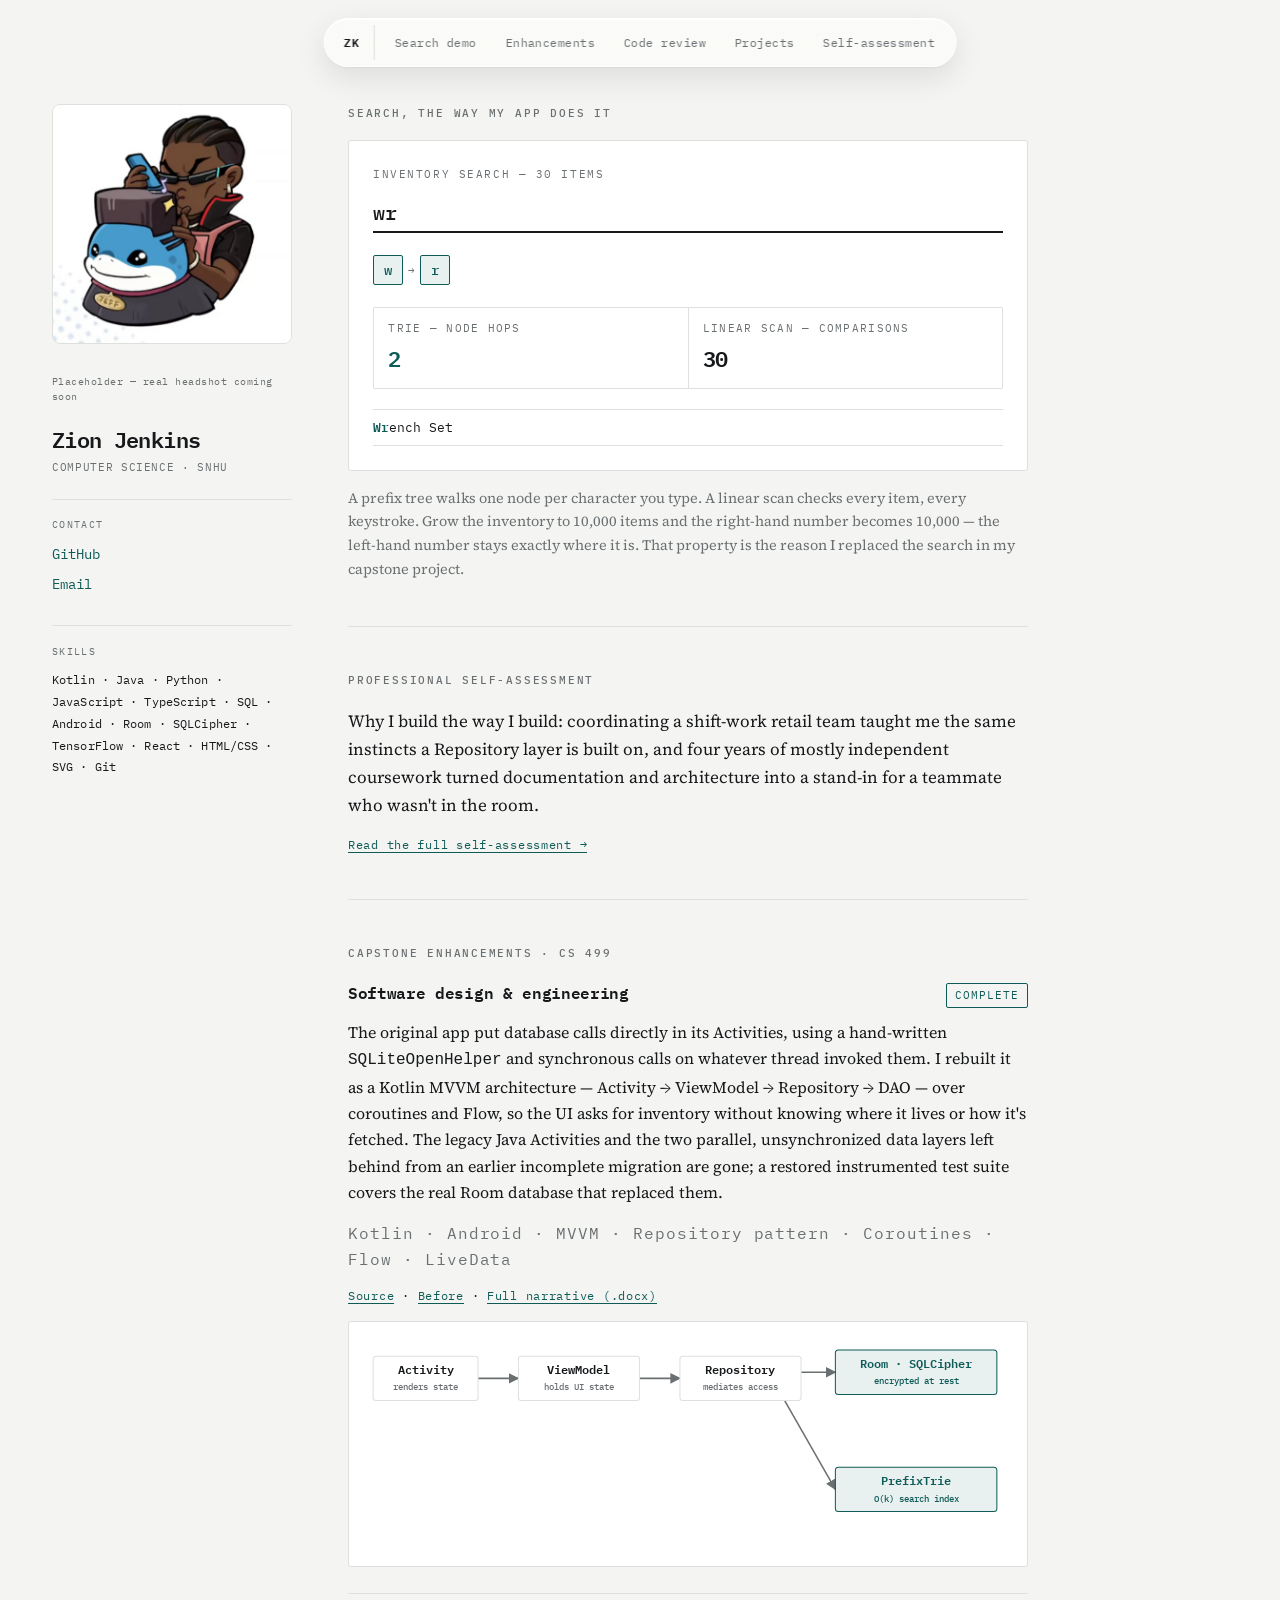
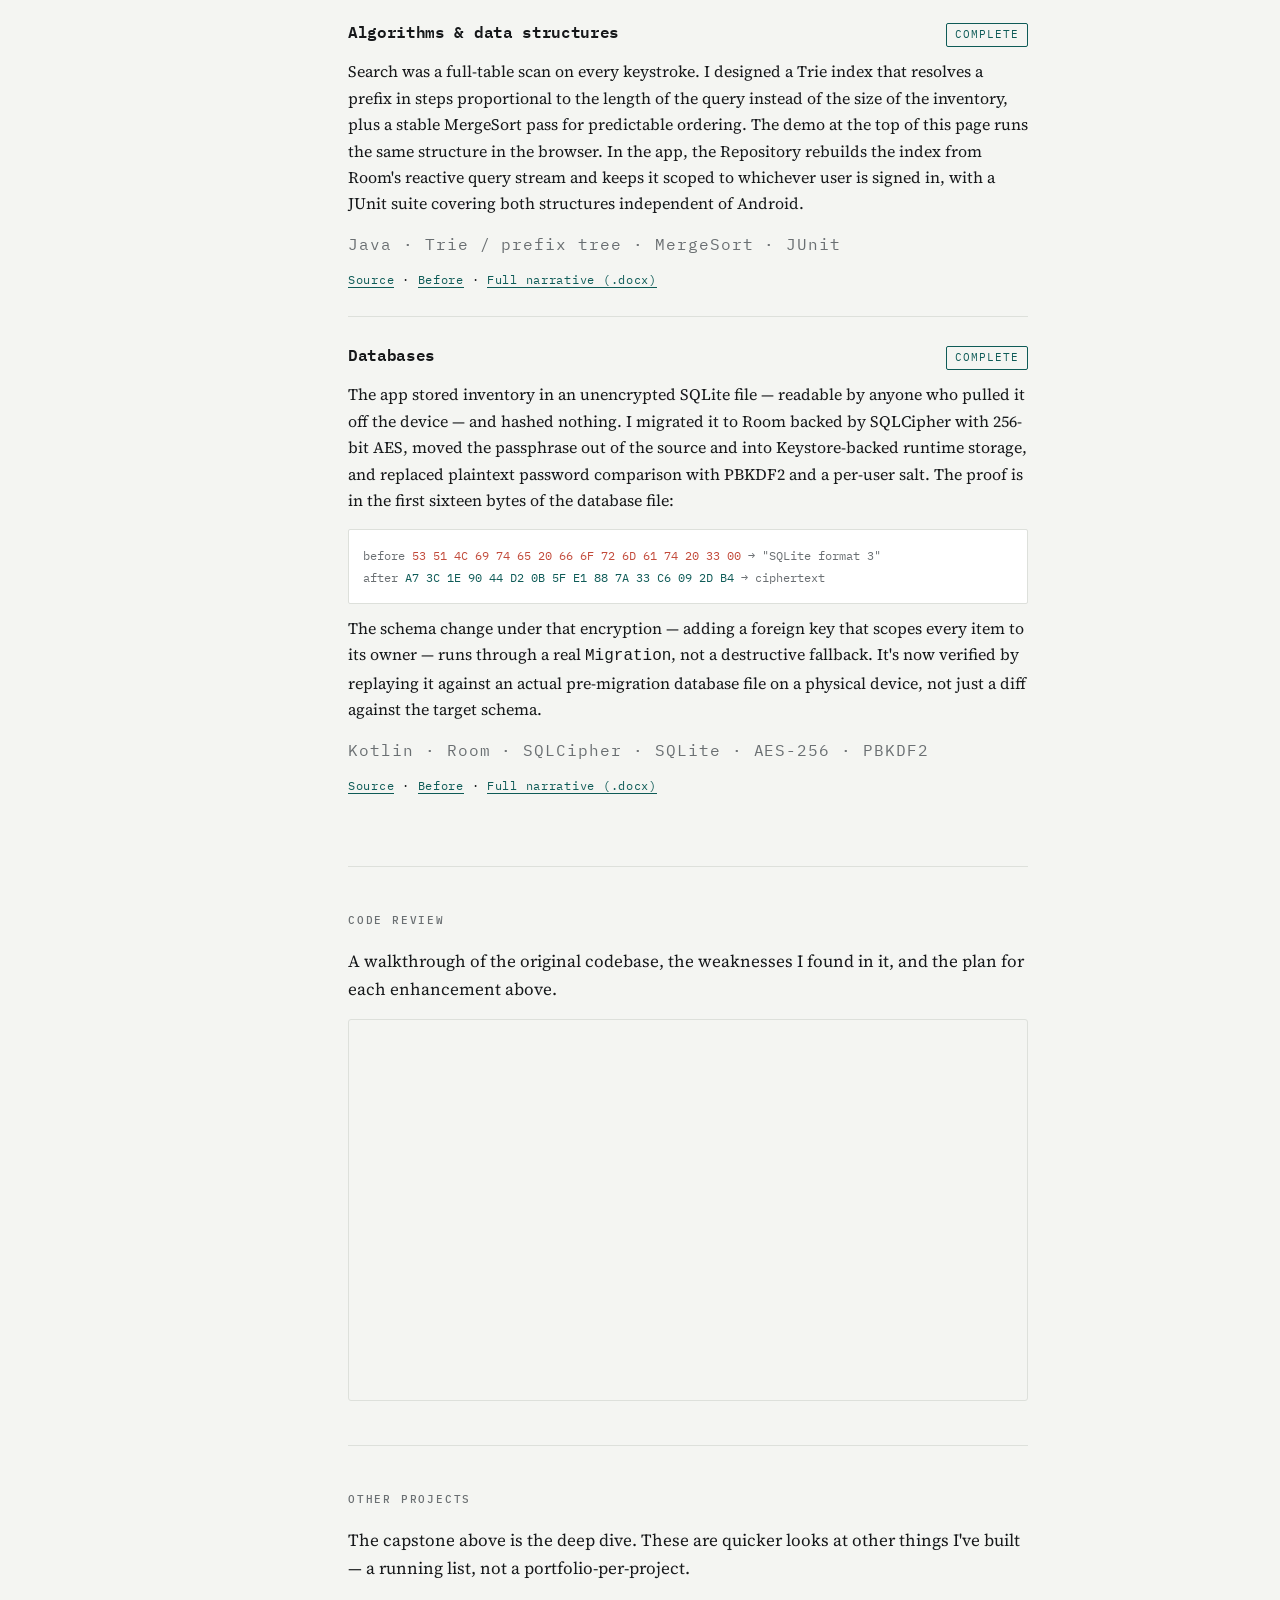
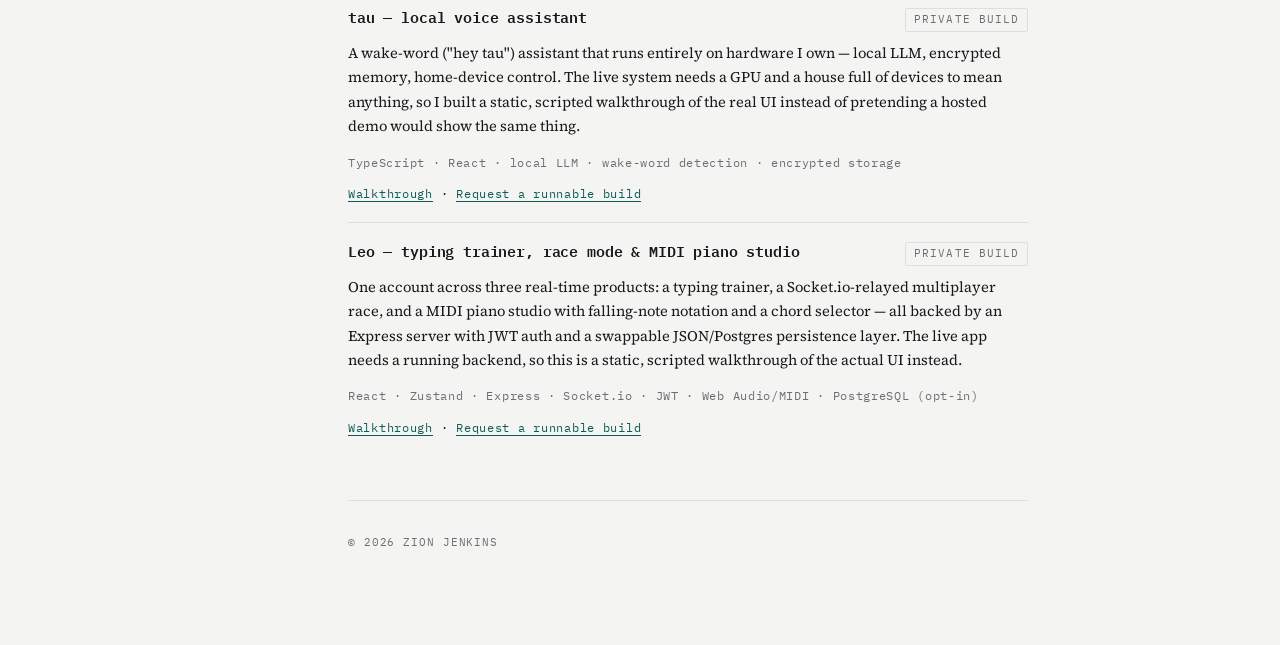
==== commit c229608e: "Update sidebar skills list to reflect this site's own build Adds HTML/CSS, SVG, TypeScript, and Reac" ====
--- a/index.html
+++ b/index.html
@@ -48,8 +48,8 @@
     <div class="side-block">
       <span class="side-label">Skills</span>
       <p class="side-skills">
-        Kotlin · Java · Python · JavaScript · SQL · Android · Room ·
-        SQLCipher · TensorFlow · Git
+        Kotlin · Java · Python · JavaScript · TypeScript · SQL · Android ·
+        Room · SQLCipher · TensorFlow · React · HTML/CSS · SVG · Git
       </p>
     </div>
   </aside>
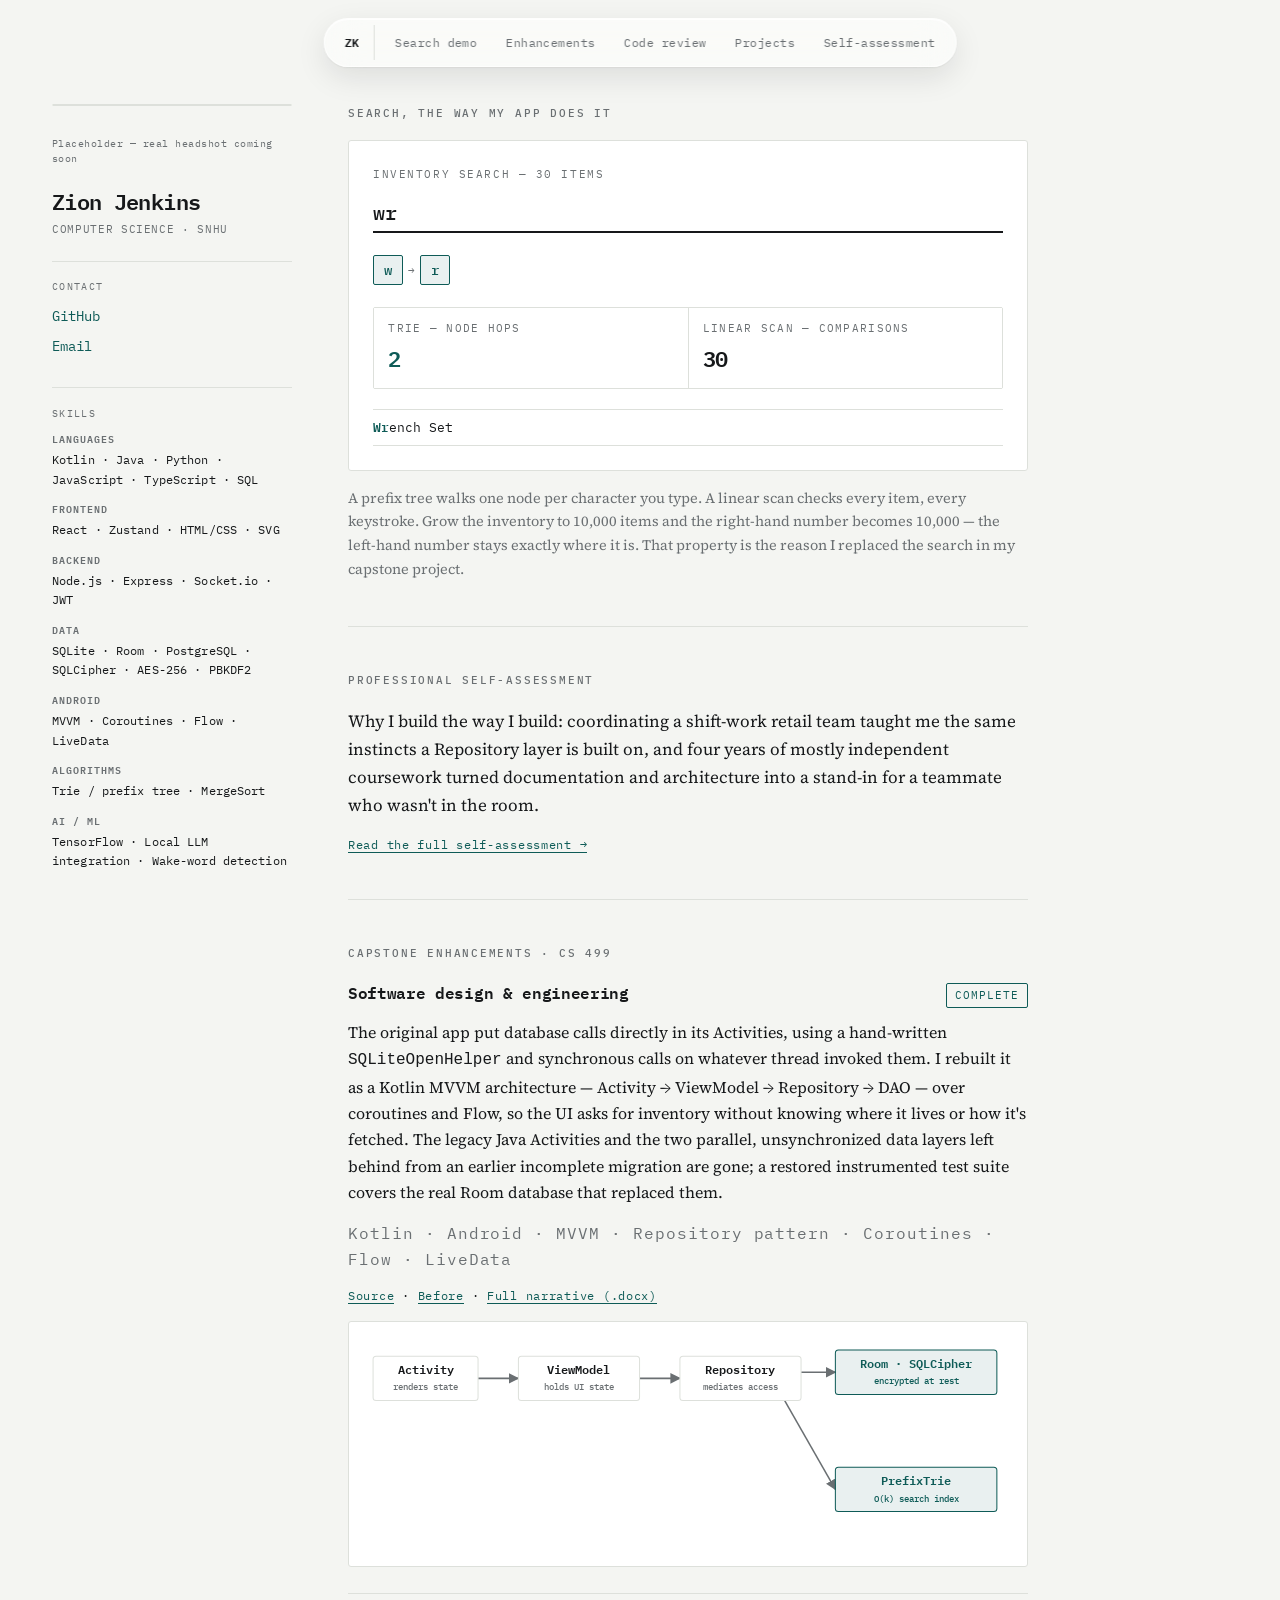
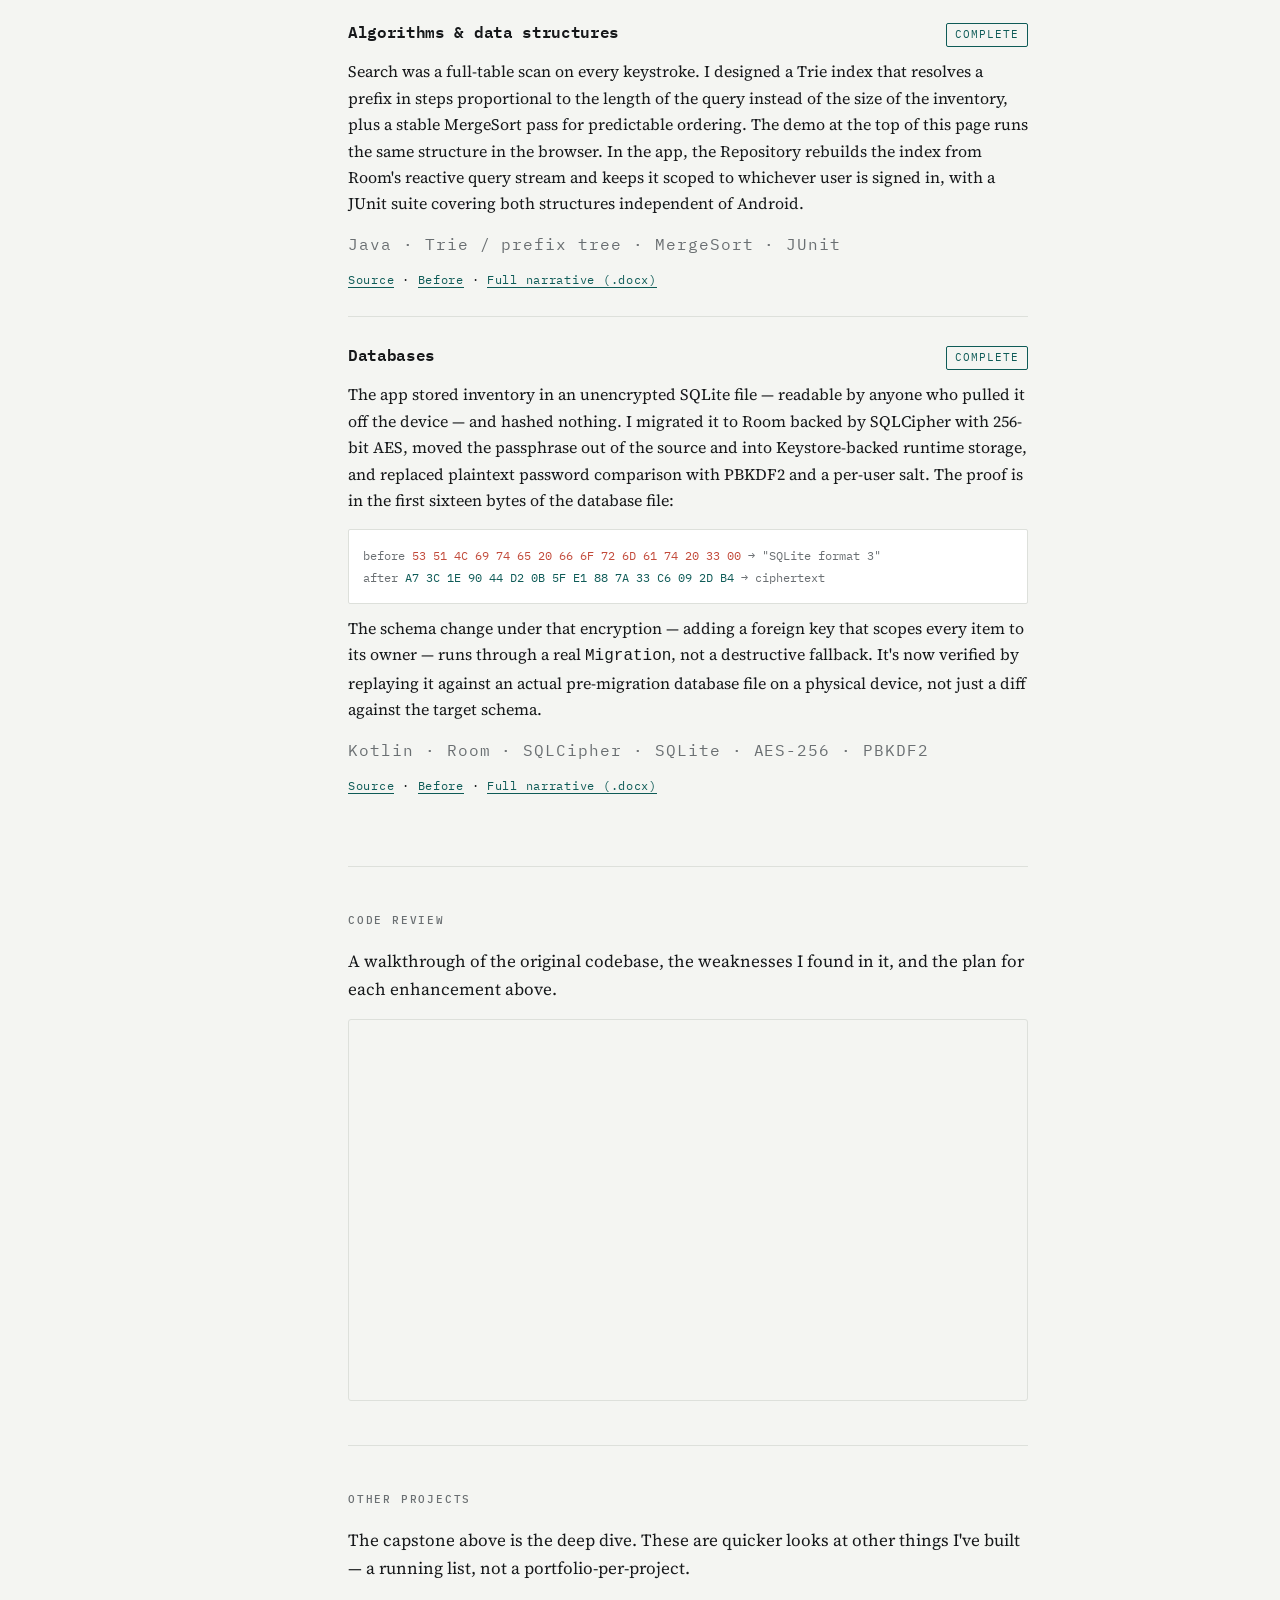
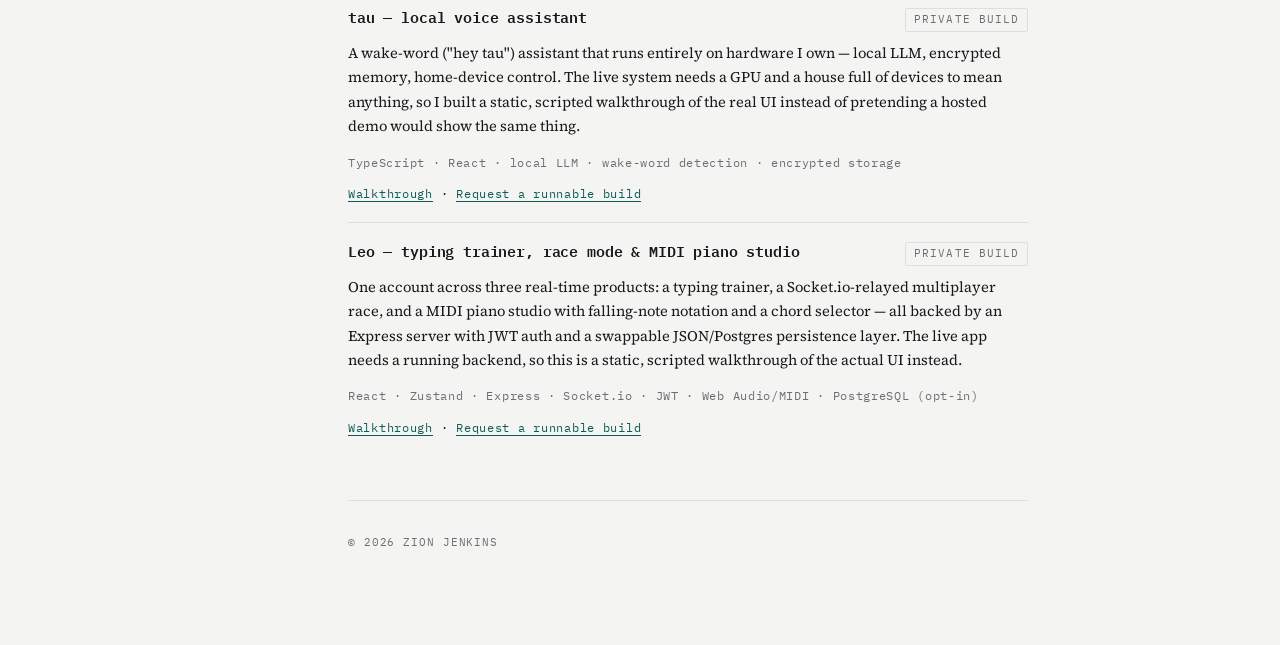
==== commit 87c21744: "Expand and group the skills list to actually cover full-stack Pulls in everything demonstrated acros" ====
--- a/index.html
+++ b/index.html
@@ -47,10 +47,46 @@
 
     <div class="side-block">
       <span class="side-label">Skills</span>
-      <p class="side-skills">
-        Kotlin · Java · Python · JavaScript · TypeScript · SQL · Android ·
-        Room · SQLCipher · TensorFlow · React · HTML/CSS · SVG · Git
-      </p>
+
+      <div class="skill-group">
+        <span class="skill-group-label">Languages</span>
+        <p class="side-skills">Kotlin · Java · Python · JavaScript · TypeScript · SQL</p>
+      </div>
+
+      <div class="skill-group">
+        <span class="skill-group-label">Frontend</span>
+        <p class="side-skills">React · Zustand · HTML/CSS · SVG</p>
+      </div>
+
+      <div class="skill-group">
+        <span class="skill-group-label">Backend</span>
+        <p class="side-skills">Node.js · Express · Socket.io · JWT</p>
+      </div>
+
+      <div class="skill-group">
+        <span class="skill-group-label">Data</span>
+        <p class="side-skills">SQLite · Room · PostgreSQL · SQLCipher · AES-256 · PBKDF2</p>
+      </div>
+
+      <div class="skill-group">
+        <span class="skill-group-label">Android</span>
+        <p class="side-skills">MVVM · Coroutines · Flow · LiveData</p>
+      </div>
+
+      <div class="skill-group">
+        <span class="skill-group-label">Algorithms</span>
+        <p class="side-skills">Trie / prefix tree · MergeSort</p>
+      </div>
+
+      <div class="skill-group">
+        <span class="skill-group-label">AI / ML</span>
+        <p class="side-skills">TensorFlow · Local LLM integration · Wake-word detection</p>
+      </div>
+
+      <div class="skill-group">
+        <span class="skill-group-label">Tools</span>
+        <p class="side-skills">JUnit · Git</p>
+      </div>
     </div>
   </aside>
 
--- a/assets/style.css
+++ b/assets/style.css
@@ -180,11 +180,24 @@
   width: fit-content;
 }
 .side-contact a:hover { border-bottom-color: var(--accent); }
+
+.skill-group { margin-bottom: 0.75rem; }
+.skill-group:last-child { margin-bottom: 0; }
+.skill-group-label {
+  display: block;
+  font-family: var(--mono);
+  font-weight: 600;
+  font-size: 0.6rem;
+  letter-spacing: 0.1em;
+  text-transform: uppercase;
+  color: var(--muted);
+  margin-bottom: 0.2rem;
+}
 .side-skills {
   font-family: var(--mono);
   font-size: 0.72rem;
   color: var(--ink);
-  line-height: 1.9;
+  line-height: 1.7;
   letter-spacing: 0.01em;
 }
 
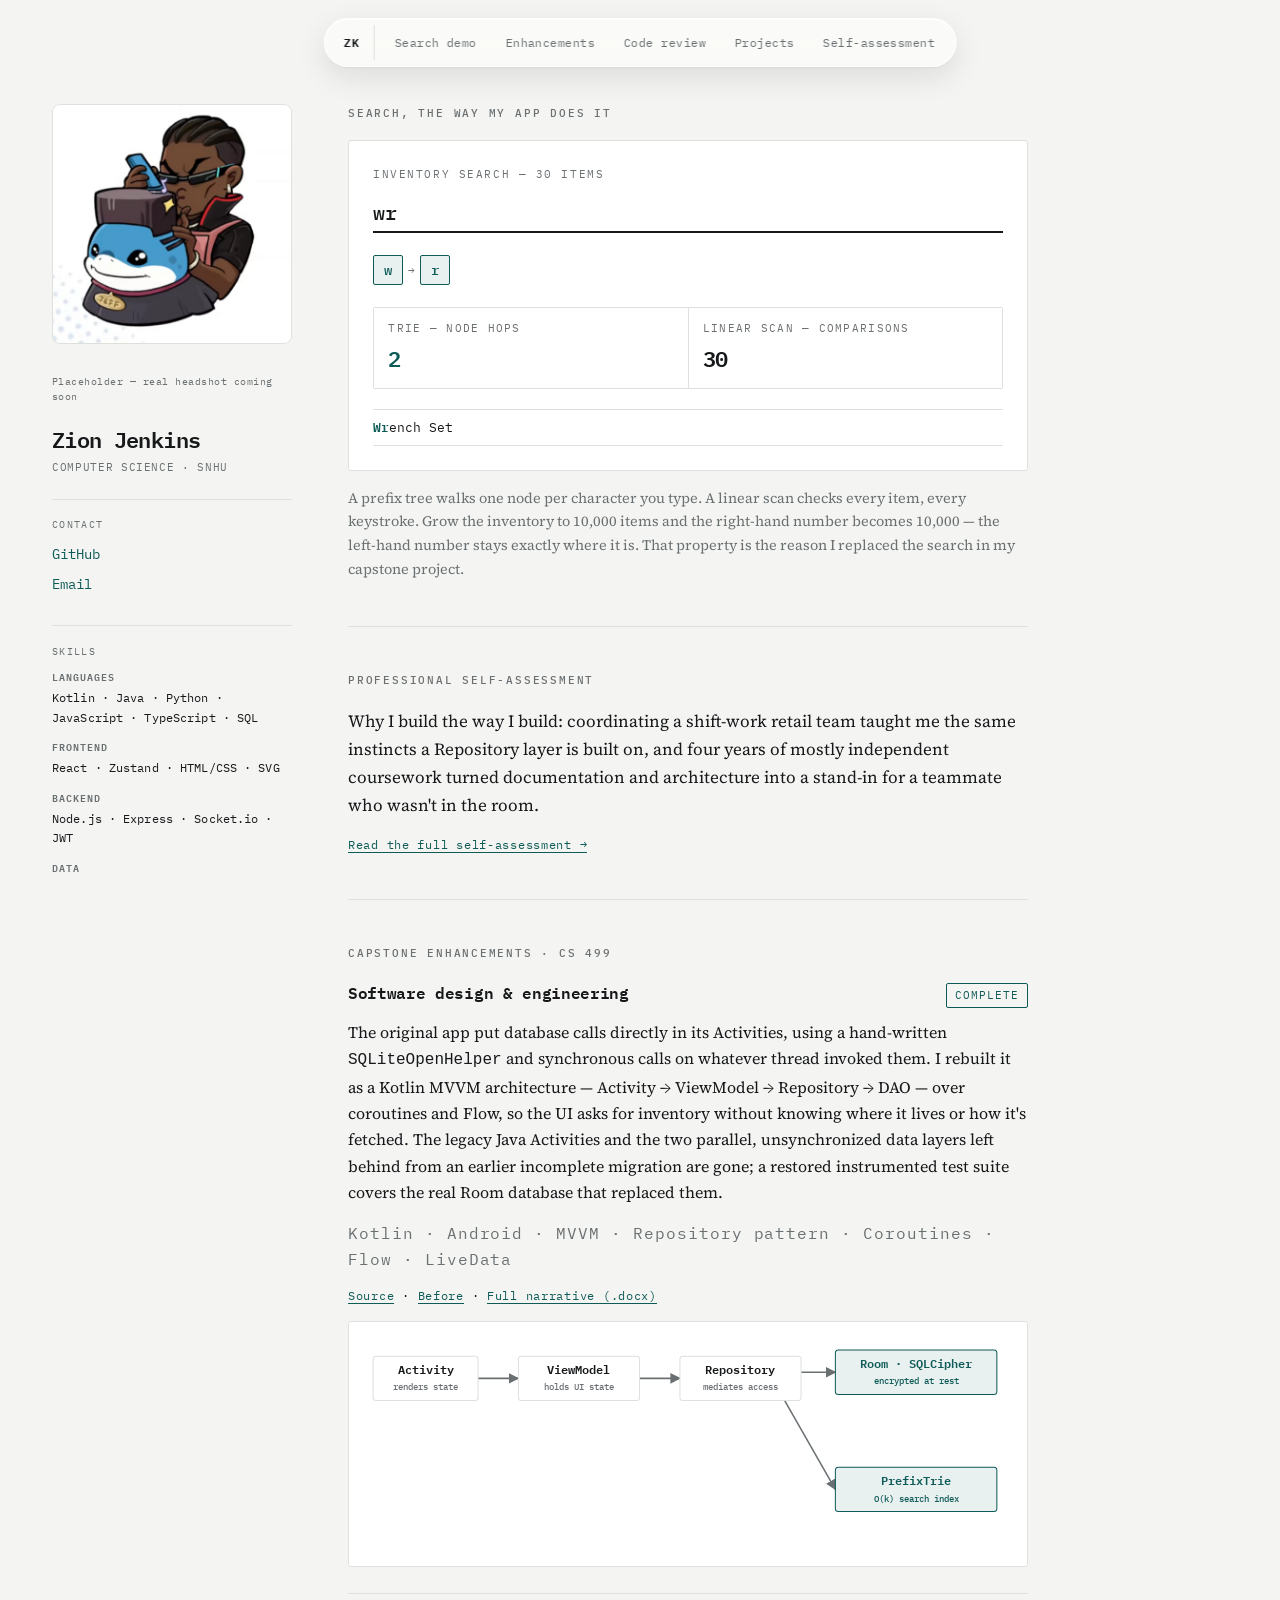
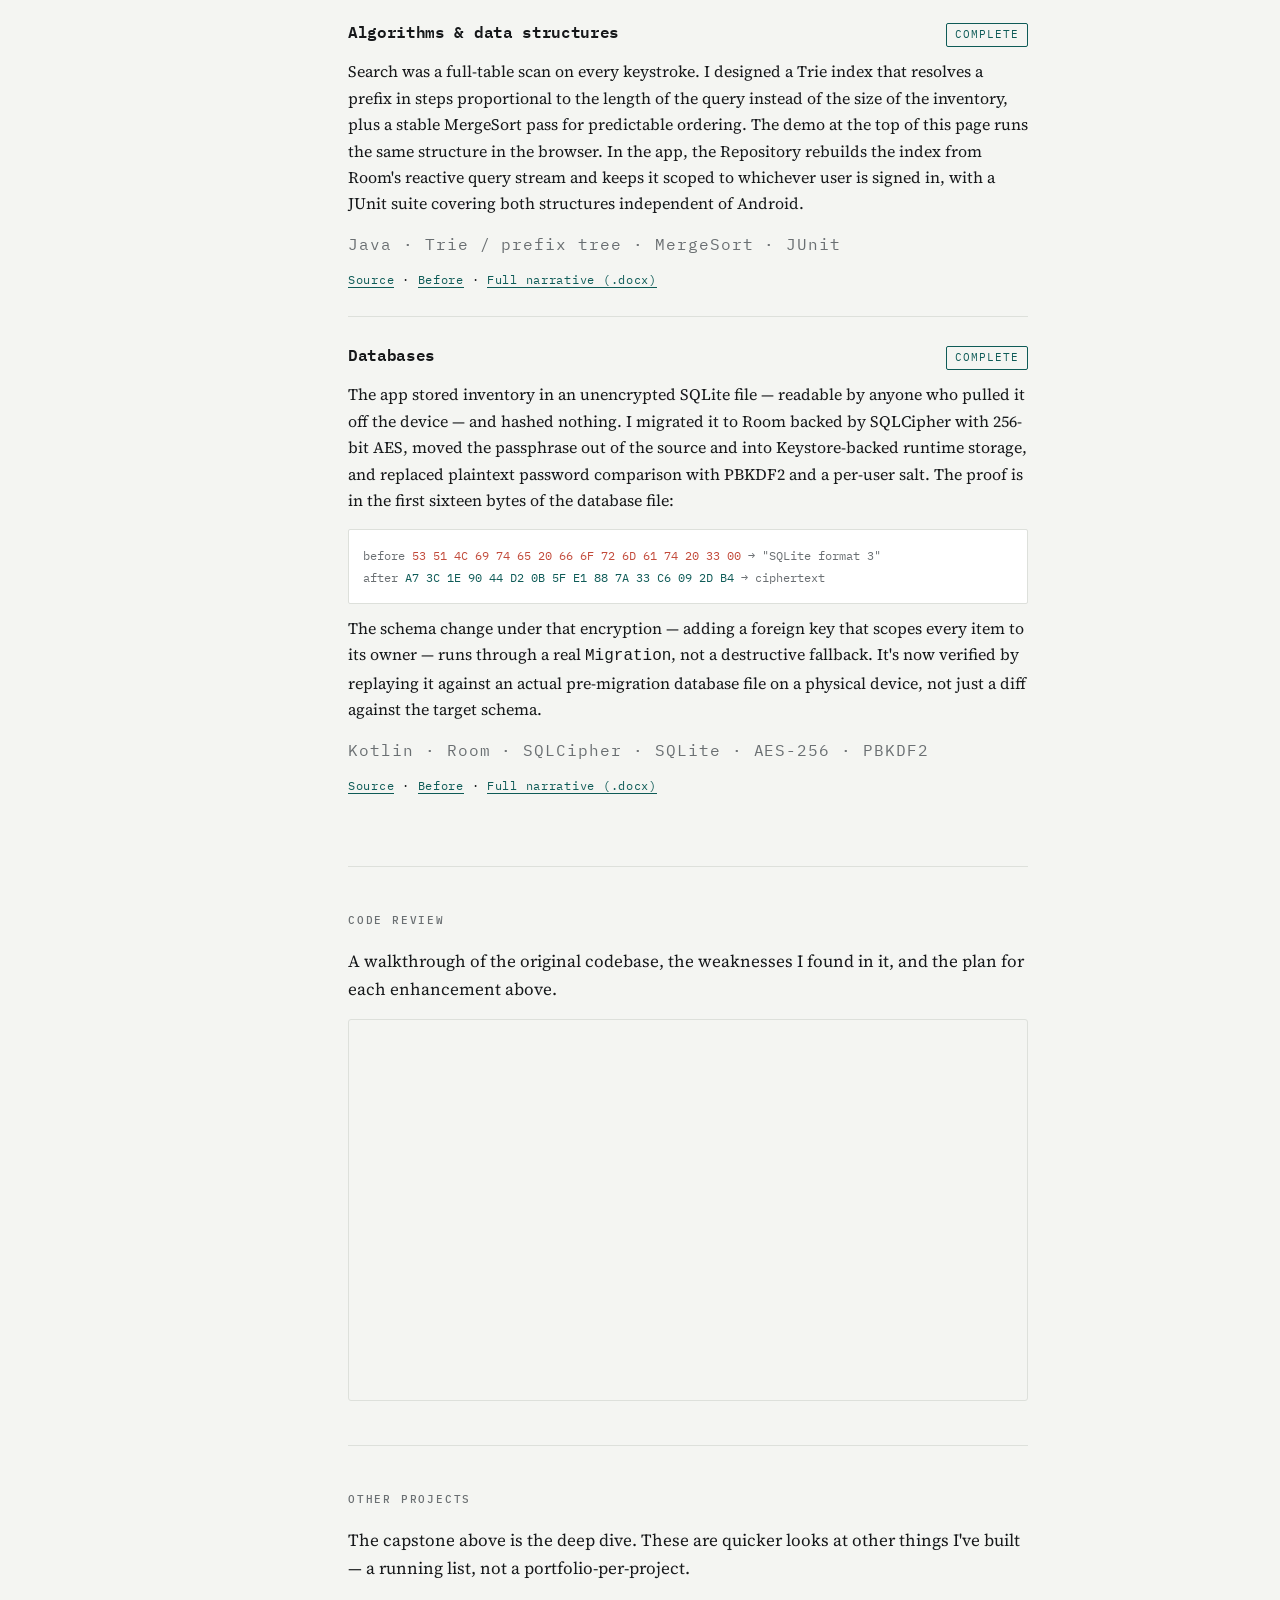
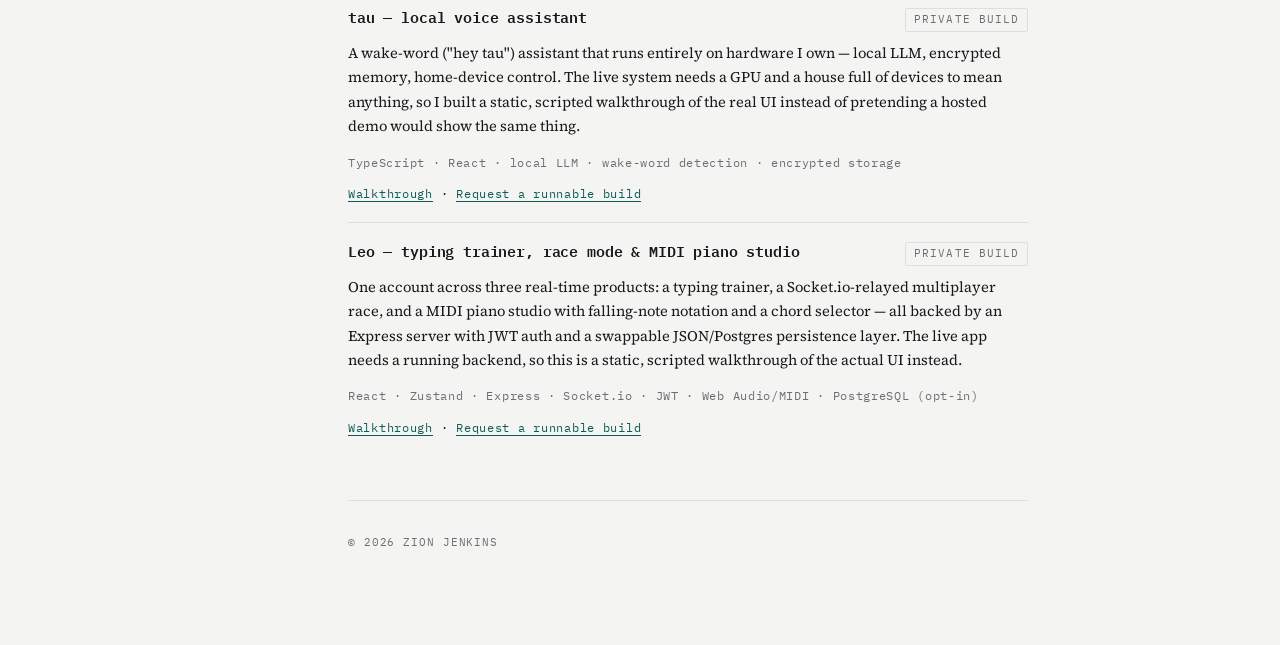
==== commit 413670e2: "Fix squished avatar and add NoSQL to skills The sidebar is a flex column with a max-height + overflo" ====
--- a/index.html
+++ b/index.html
@@ -65,7 +65,7 @@
 
       <div class="skill-group">
         <span class="skill-group-label">Data</span>
-        <p class="side-skills">SQLite · Room · PostgreSQL · SQLCipher · AES-256 · PBKDF2</p>
+        <p class="side-skills">SQLite · Room · PostgreSQL · NoSQL · SQLCipher · AES-256 · PBKDF2</p>
       </div>
 
       <div class="skill-group">
--- a/assets/style.css
+++ b/assets/style.css
@@ -124,6 +124,9 @@
   max-height: calc(100vh - 8rem);
   overflow-y: auto;
 }
+/* Without this, flexbox shrinks every child (including the photo) to
+   force everything into max-height instead of just scrolling. */
+.sidebar > * { flex-shrink: 0; }
 
 .avatar {
   width: 100%;
